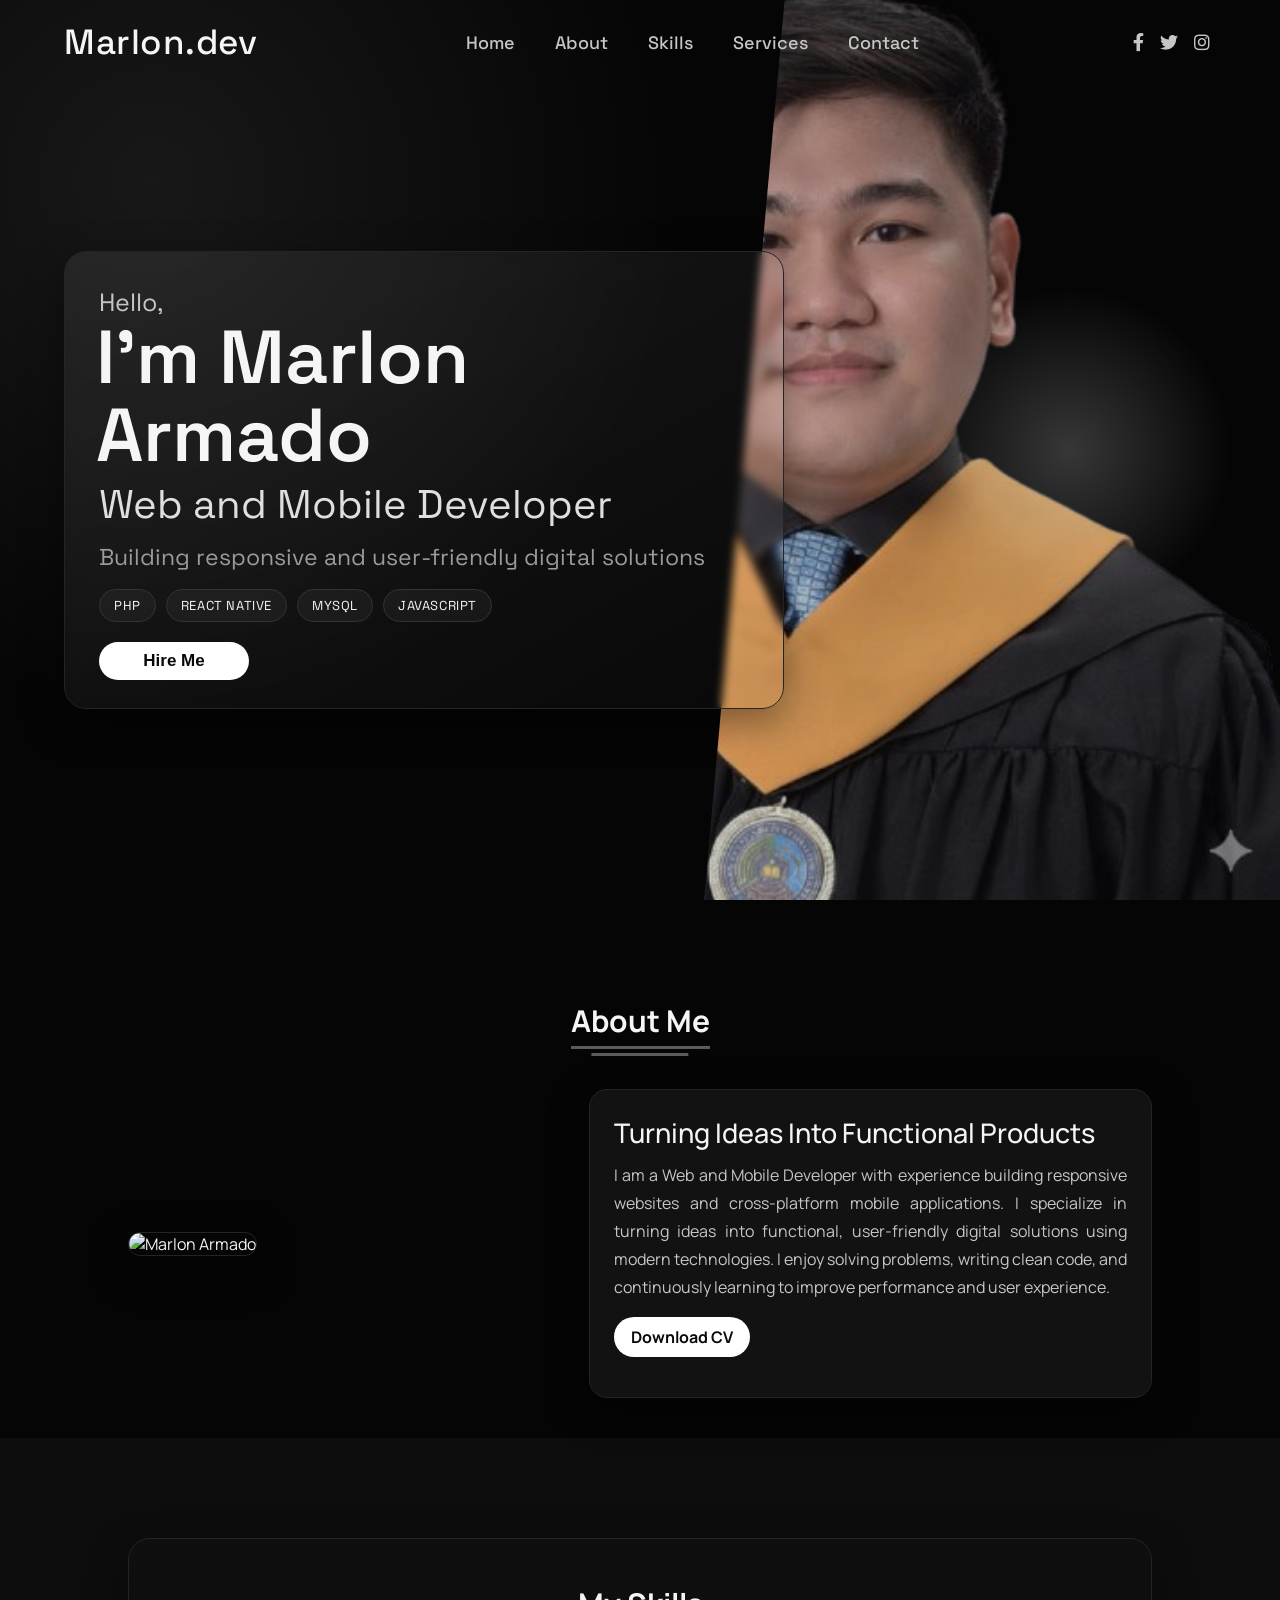
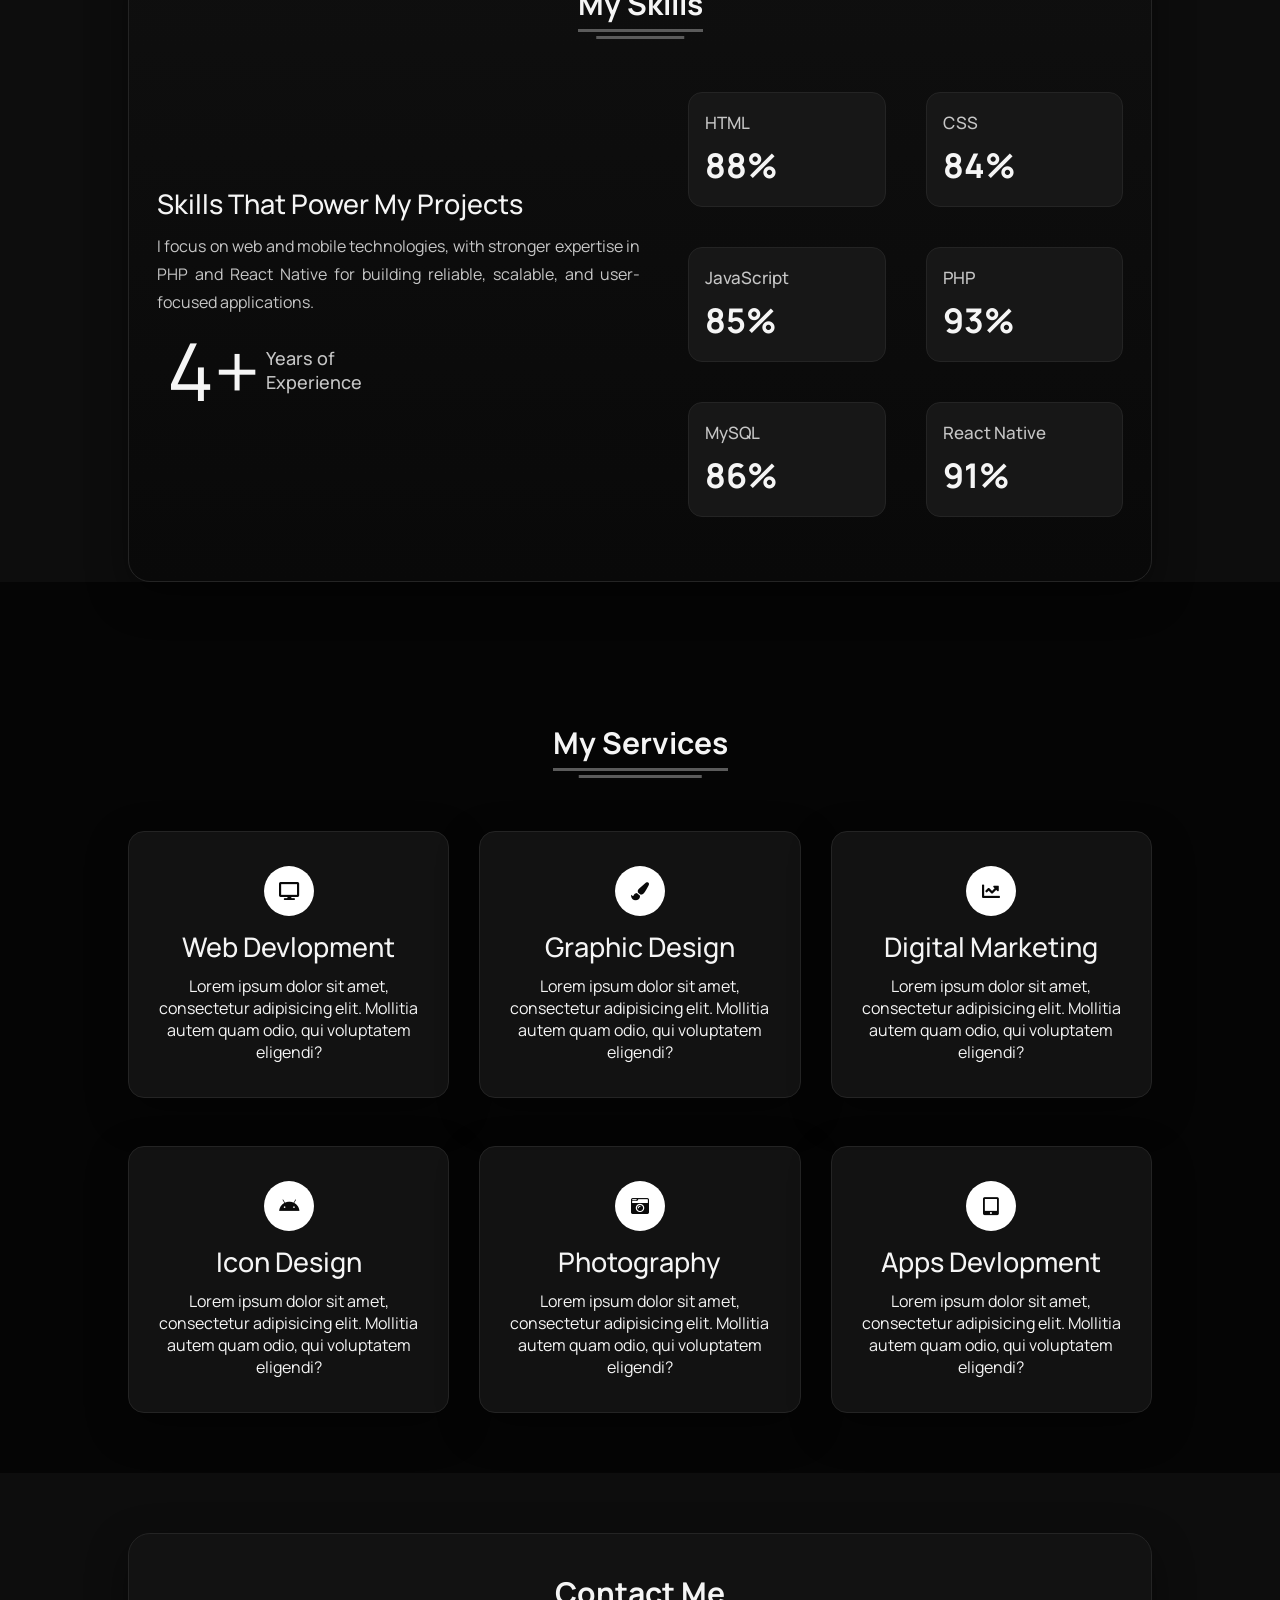
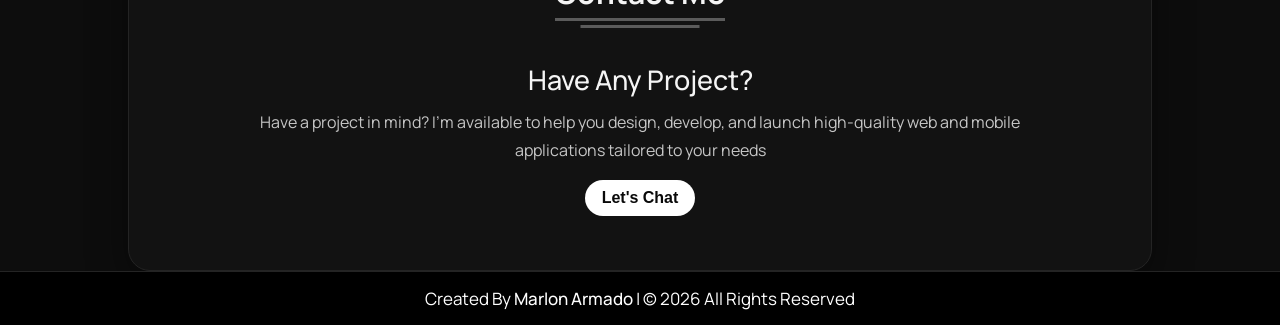
==== index.html @ 5eabb7fc "Add files via upload" ====
<!DOCTYPE html>

<html lang="en" dir="ltr">

<head>
  <meta charset="UTF-8" />
  <title>Marlon Armado | Web and Mobile Developer</title>
  <link rel="stylesheet" href="style.css" />
  <!-- Fontawesome CDN Link -->
  <link rel="stylesheet" href="https://cdnjs.cloudflare.com/ajax/libs/font-awesome/5.15.2/css/all.min.css" />
  <meta name="viewport" content="width=device-width, initial-scale=1.0" />
</head>

<body>
  <!-- Move to up button -->
  <div class="scroll-button">
    <a href="#home"><i class="fas fa-arrow-up"></i></a>
  </div>
  <!-- navgaition menu -->
  <nav>
    <div class="navbar">
      <div class="logo"><a href="#">Marlon.dev</a></div>
      <ul class="menu">
        <li><a href="#home">Home</a></li>
        <li><a href="#about">About</a></li>
        <li><a href="#skills">Skills</a></li>
        <li><a href="#services">Services</a></li>
        <li><a href="#contact">Contact</a></li>
        <div class="cancel-btn">
          <i class="fas fa-times"></i>
        </div>
      </ul>
      <div class="media-icons">
        <a href="#"><i class="fab fa-facebook-f"></i></a>
        <a href="#"><i class="fab fa-twitter"></i></a>
        <a href="#"><i class="fab fa-instagram"></i></a>
      </div>
    </div>
    <div class="menu-btn">
      <i class="fas fa-bars"></i>
    </div>
  </nav>

  <!-- Home Section Start -->
  <section class="home" id="home">
    <div class="home-content">
      <div class="hero-panel reveal">
        <div class="text">
          <div class="text-one">Hello,</div>
          <div class="text-two">I'm Marlon Armado</div>
          <div class="text-three">Web and Mobile Developer</div>
          <div class="text-four">Building responsive and user-friendly digital solutions</div>
          <div class="tech-tags">
            <span>PHP</span>
            <span>React Native</span>
            <span>MySQL</span>
            <span>JavaScript</span>
          </div>
        </div>
        <div class="button">
          <button>Hire Me</button>
        </div>
      </div>
    </div>
  </section>

  <!-- About Section Start -->
  <section class="about" id="about">
    <div class="content">
      <div class="title"><span>About Me</span></div>
      <div class="about-details reveal">
        <div class="left">
          <img src="images/marlon.png" alt="Marlon Armado" />
        </div>
        <div class="right">
          <div class="topic">Turning Ideas Into Functional Products</div>
          <p>
            I am a Web and Mobile Developer with experience building responsive websites and cross-platform mobile
            applications. I specialize in turning ideas into functional, user-friendly digital solutions using modern
            technologies. I enjoy solving problems, writing clean code, and continuously learning to improve
            performance and user experience.
          </p>
          <div class="button">
            <a href="cv.html">Download CV</a>
          </div>
        </div>
      </div>
    </div>
  </section>

  <!-- My Skill Section Start -->
  <!-- Section Tag and Other Div will same where we need to put same CSS -->
  <section class="skills" id="skills">
    <div class="content">
      <div class="title"><span>My Skills</span></div>
      <div class="skills-details reveal">
        <div class="text">
          <div class="topic">Skills That Power My Projects</div>
          <p>
            I focus on web and mobile technologies, with stronger expertise in PHP and React Native for building
            reliable, scalable, and user-focused applications.
          </p>
          <div class="experience">
            <div class="num">4+</div>
            <div class="exp">
              Years of <br />
              Experience
            </div>
          </div>
        </div>
        <div class="boxes">
          <div class="box">
            <div class="topic">HTML</div>
            <div class="per">88%</div>
          </div>
          <div class="box">
            <div class="topic">CSS</div>
            <div class="per">84%</div>
          </div>
          <div class="box">
            <div class="topic">JavaScript</div>
            <div class="per">85%</div>
          </div>
          <div class="box">
            <div class="topic">PHP</div>
            <div class="per">93%</div>
          </div>
          <div class="box">
            <div class="topic">MySQL</div>
            <div class="per">86%</div>
          </div>
          <div class="box">
            <div class="topic">React Native</div>
            <div class="per">91%</div>
          </div>
        </div>
      </div>
    </div>
  </section>

  <!-- My Services Section Start -->
  <section class="services" id="services">
    <div class="content">
      <div class="title"><span>My Services</span></div>
      <div class="boxes reveal">
        <div class="box">
          <div class="icon">
            <i class="fas fa-desktop"></i>
          </div>
          <div class="topic">Web Devlopment</div>
          <p>Lorem ipsum dolor sit amet, consectetur adipisicing elit. Mollitia autem quam odio, qui voluptatem
            eligendi?</p>
        </div>
        <div class="box">
          <div class="icon">
            <i class="fas fa-paint-brush"></i>
          </div>
          <div class="topic">Graphic Design</div>
          <p>Lorem ipsum dolor sit amet, consectetur adipisicing elit. Mollitia autem quam odio, qui voluptatem
            eligendi?</p>
        </div>
        <div class="box">
          <div class="icon">
            <i class="fas fa-chart-line"></i>
          </div>
          <div class="topic">Digital Marketing</div>
          <p>Lorem ipsum dolor sit amet, consectetur adipisicing elit. Mollitia autem quam odio, qui voluptatem
            eligendi?</p>
        </div>
        <div class="box">
          <div class="icon">
            <i class="fab fa-android"></i>
          </div>
          <div class="topic">Icon Design</div>
          <p>Lorem ipsum dolor sit amet, consectetur adipisicing elit. Mollitia autem quam odio, qui voluptatem
            eligendi?</p>
        </div>
        <div class="box">
          <div class="icon">
            <i class="fas fa-camera-retro"></i>
          </div>
          <div class="topic">Photography</div>
          <p>Lorem ipsum dolor sit amet, consectetur adipisicing elit. Mollitia autem quam odio, qui voluptatem
            eligendi?</p>
        </div>
        <div class="box">
          <div class="icon">
            <i class="fas fa-tablet-alt"></i>
          </div>
          <div class="topic">Apps Devlopment</div>
          <p>Lorem ipsum dolor sit amet, consectetur adipisicing elit. Mollitia autem quam odio, qui voluptatem
            eligendi?</p>
        </div>
      </div>
    </div>
  </section>

  <!-- Contact Me section Start -->
  <section class="contact" id="contact">
    <div class="content">
      <div class="title"><span>Contact Me</span></div>
      <div class="text reveal">
        <div class="topic">Have Any Project?</div>
        <p>Have a project in mind? I’m available to help you design, develop, and launch high-quality web and mobile applications tailored to your needs</p>
        <div class="button">
          <button>Let's Chat</button>
        </div>
      </div>
    </div>
  </section>

  <!-- Footer Section Start -->
  <footer>
    <div class="text">
      <span>Created By <a href="#">Marlon Armado</a> | &#169; <span id="current-year"></span> All Rights Reserved</span>
    </div>
  </footer>

  <script src="script.js"></script>
</body>

</html>
---- style.css ----
/* Google Font CDN Link */
@import url('https://fonts.googleapis.com/css2?family=Manrope:wght@400;500;600;700;800&family=Space+Grotesk:wght@500;600;700&display=swap');

:root {
  --bg-main: #050505;
  --bg-surface: #0d0d0d;
  --bg-card: #121212;
  --bg-card-soft: #171717;
  --text-main: #f5f5f5;
  --text-soft: #c6c6c6;
  --text-muted: #9b9b9b;
  --line: #242424;
  --line-strong: #343434;
  --accent: #ffffff;
  --shadow-lg: 0 14px 40px rgba(0, 0, 0, 0.4);
}

* {
  margin: 0;
  padding: 0;
  box-sizing: border-box;
  text-decoration: none;
  scroll-behavior: smooth;
}

body {
  background: var(--bg-main);
  color: var(--text-main);
  font-family: 'Manrope', sans-serif;
}

/* Custom Scroll Bar CSS */
::-webkit-scrollbar {
  width: 10px;
}

::-webkit-scrollbar-track {
  background: #111;
}

::-webkit-scrollbar-thumb {
  background: #2d2d2d;
  border-radius: 12px;
  transition: all 0.3s ease;
}

::-webkit-scrollbar-thumb:hover {
  background: #4a4a4a;
}

/* navbar styling */
nav {
  position: fixed;
  width: 100%;
  padding: 20px 0;
  z-index: 998;
  transition: all 0.3s ease;
  font-family: 'Space Grotesk', sans-serif;
}

nav.sticky {
  background: rgba(0, 0, 0, 0.82);
  padding: 13px 0;
  border-bottom: 1px solid var(--line);
  backdrop-filter: blur(12px);
}

nav .navbar {
  width: 90%;
  display: flex;
  justify-content: space-between;
  align-items: center;
  margin: auto;
}

nav .navbar .logo a {
  font-weight: 500;
  font-size: 35px;
  color: var(--text-main);
  letter-spacing: 0.5px;
}

nav.sticky .navbar .logo a {
  color: var(--text-main);
}

nav .navbar .menu {
  display: flex;
  position: relative;
}

nav .navbar .menu li {
  list-style: none;
  margin: 0 20px;
}

.navbar .menu a {
  font-size: 18px;
  font-weight: 500;
  color: var(--text-soft);
  padding: 6px 0;
  transition: all 0.4s ease;
  position: relative;
}

.navbar .menu a:hover {
  color: var(--accent);
}

.navbar .menu a::after {
  content: "";
  position: absolute;
  left: 0;
  bottom: -6px;
  width: 100%;
  height: 2px;
  background: var(--accent);
  transform: scaleX(0);
  transform-origin: left;
  transition: transform 0.25s ease;
}

.navbar .menu a:hover::after {
  transform: scaleX(1);
}

nav.sticky .menu a {
  color: var(--text-main);
}

nav.sticky .menu a:hover {
  color: var(--accent);
}

.navbar .media-icons a {
  color: var(--text-soft);
  font-size: 18px;
  margin: 0 6px;
  transition: transform 0.25s ease, color 0.25s ease;
}

.navbar .media-icons a:hover {
  color: var(--accent);
  transform: translateY(-2px);
}

nav.sticky .media-icons a {
  color: #FFF;
}

/* Side Navigation Menu Button CSS */
nav .menu-btn,
.navbar .menu .cancel-btn {
  position: absolute;
  color: #fff;
  right: 30px;
  top: 20px;
  font-size: 20px;
  cursor: pointer;
  transition: all 0.3s ease;
  display: none;
}

nav .menu-btn {
  color: #ffffff;
}

nav.sticky .menu-btn {
  color: #fff;
}

.navbar .menu .menu-btn {
  color: #fff;
}

/* home section styling */
.home {
  height: 100vh;
  width: 100%;
  background: radial-gradient(circle at 12% 20%, #181818 0%, var(--bg-main) 40%),
    linear-gradient(120deg, var(--bg-main) 0%, #0a0a0a 60%, #111111 100%);
  background-size: cover;
  background-position: center;
  background-attachment: fixed;
  font-family: 'Space Grotesk', sans-serif;
  position: relative;
  overflow: hidden;
}

.home .home-content {
  width: 90%;
  height: 100%;
  margin: auto;
  display: flex;
  flex-direction: column;
  justify-content: center;
  position: relative;
  z-index: 2;
}

.home .hero-panel {
  width: min(720px, 100%);
  padding: 34px 34px 28px;
  border: 1px solid var(--line);
  border-radius: 22px;
  background: linear-gradient(150deg, rgba(255, 255, 255, 0.08), rgba(255, 255, 255, 0.02));
  backdrop-filter: blur(4px);
  box-shadow: var(--shadow-lg);
}

.home::before {
  content: "";
  position: absolute;
  top: 0;
  right: 0;
  width: 45%;
  height: 100%;
  background: url("Images/marlongrad.png") no-repeat center right;
  background-size: cover;
  clip-path: polygon(14% 0, 100% 0, 100% 100%, 0 100%);
  z-index: 1;
  opacity: 0.85;
}

.home::after {
  content: "";
  position: absolute;
  top: 50%;
  right: 4%;
  width: 320px;
  height: 320px;
  background: radial-gradient(circle, rgba(255, 255, 255, 0.2) 0%, rgba(255, 255, 255, 0) 72%);
  transform: translateY(-50%);
  z-index: 1;
}

.home .text-one {
  font-size: 25px;
  color: var(--text-soft);
}

.home .text-two {
  color: var(--text-main);
  font-size: 75px;
  font-weight: 600;
  margin-left: -3px;
  line-height: 1.04;
}

.home .text-three {
  font-size: 40px;
  margin: 5px 0;
  color: #dfdfdf;
}

.home .text-four {
  font-size: 23px;
  margin: 10px 0 14px;
  color: var(--text-muted);
  max-width: 620px;
  line-height: 1.5;
}

.tech-tags {
  display: flex;
  flex-wrap: wrap;
  gap: 10px;
}

.tech-tags span {
  padding: 7px 14px;
  font-size: 13px;
  letter-spacing: 0.6px;
  text-transform: uppercase;
  border-radius: 999px;
  border: 1px solid var(--line-strong);
  color: var(--text-main);
  background: rgba(255, 255, 255, 0.04);
}

.home .button {
  margin: 20px 0 0;
}

.home .button button {
  outline: none;
  padding: 8px 16px;
  border-radius: 999px;
  font-size: 17px;
  font-weight: 700;
  background: #ffffff;
  color: #090909;
  cursor: pointer;
  border: 1px solid transparent;
  transition: all 0.4s ease;
  min-width: 150px;
}

.home .button button:hover {
  border-color: #ffffff;
  background-color: transparent;
  color: #ffffff;
  transform: translateY(-2px);
}

/* About Section Styling */
/* Those Elements Where We Have Apply Same CSS,
 I'm Selecting Directly 'Section Tag' and 'Class'  */
section {
  padding-top: 60px;
}

section .content {
  width: 80%;
  margin: 40px auto;
  font-family: 'Manrope', sans-serif;
}

.about .about-details {
  display: flex;
  justify-content: space-between;
  align-items: center;
}

section .title {
  display: flex;
  justify-content: center;
  margin-bottom: 40px;
}

section .title span {
  color: var(--text-main);
  font-size: 30px;
  font-weight: 700;
  position: relative;
  padding-bottom: 8px;
}

section .title span::before,
section .title span::after {
  content: '';
  position: absolute;
  height: 3px;
  width: 100%;
  background: #5b5b5b;
  left: 0;
  bottom: 0;
}

section .title span::after {
  bottom: -7px;
  width: 70%;
  left: 50%;
  transform: translateX(-50%);
}

.about .about-details .left {
  width: 45%;
}

.about .left img {
  height: 400px;
  width: 400px;
  object-fit: cover;
  border-radius: 18px;
  border: 1px solid var(--line);
  box-shadow: var(--shadow-lg);
}

.about-details .right {
  width: 55%;
  background: var(--bg-card);
  border: 1px solid var(--line);
  border-radius: 18px;
  padding: 24px;
  box-shadow: var(--shadow-lg);
}

section .topic {
  color: var(--text-main);
  font-size: 27px;
  font-weight: 500;
  margin-bottom: 10px;
}

.about-details .right p {
  text-align: justify;
  color: var(--text-soft);
  line-height: 1.75;
}

section .button {
  margin: 16px 0;
}

section .button button,
section .button a {
  outline: none;
  padding: 8px 16px;
  border-radius: 999px;
  font-size: 16px;
  font-weight: 700;
  background: #ffffff;
  color: #090909;
  border: 1px solid transparent;
  cursor: pointer;
  transition: all 0.4s ease;
  display: inline-block;
}

section .button button:hover,
section .button a:hover {
  border-color: #ffffff;
  background-color: transparent;
  color: #ffffff;
  transform: translateY(-2px);
}

/* My Skills CSS */
.skills {
  background: var(--bg-surface);
}

.skills .content {
  padding: 44px 28px;
  background: linear-gradient(180deg, #0f0f0f, #090909);
  border: 1px solid var(--line);
  border-radius: 22px;
  box-shadow: var(--shadow-lg);
}

.skills .skills-details {
  display: flex;
  justify-content: space-between;
  align-items: center;
}

.skills-details .text {
  width: 50%;
}

.skills-details p {
  color: var(--text-soft);
  text-align: justify;
  line-height: 1.75;
}

.skills .skills-details .experience {
  display: flex;
  align-items: center;
  margin: 0 10px;
}

.skills-details .experience .num {
  color: var(--text-main);
  font-size: 80px;
}

.skills-details .experience .exp {
  color: var(--text-soft);
  margin-left: 20px;
  font-size: 18px;
  font-weight: 500;
  margin: 0 6px;
}

.skills-details .boxes {
  width: 45%;
  display: flex;
  flex-wrap: wrap;
  justify-content: space-between;
}

.skills-details .box {
  width: calc(100% / 2 - 20px);
  margin: 20px 0;
  background: var(--bg-card-soft);
  border: 1px solid var(--line);
  border-radius: 14px;
  padding: 18px 16px;
  transition: transform 0.25s ease, border-color 0.25s ease;
}

.skills-details .box:hover {
  transform: translateY(-3px);
  border-color: #505050;
}

.skills-details .boxes .topic {
  font-size: 17px;
  color: var(--text-soft);
  margin-bottom: 8px;
}

.skills-details .boxes .per {
  font-size: 34px;
  font-weight: 700;
  color: var(--text-main);
}

/* My Services CSS */
.services .boxes {
  display: flex;
  flex-wrap: wrap;
  justify-content: space-between;
  gap: 8px;
}

.services .boxes .box {
  margin: 20px 0;
  width: calc(100% / 3 - 20px);
  text-align: center;
  border-radius: 16px;
  padding: 34px 18px;
  background: var(--bg-card);
  border: 1px solid var(--line);
  box-shadow: var(--shadow-lg);
  cursor: default;
  transition: all 0.4s ease;
}

.services .boxes .box:hover {
  background: #191919;
  color: #fff;
  transform: translateY(-6px);
  border-color: #4e4e4e;
}

.services .boxes .box .icon {
  height: 50px;
  width: 50px;
  background: #ffffff;
  border-radius: 50%;
  text-align: center;
  line-height: 50px;
  font-size: 18px;
  color: #090909;
  margin: 0 auto 12px auto;
  transition: all 0.4s ease;
}

.boxes .box:hover .icon {
  background-color: #d4d4d4;
  color: #000;
}

.services .boxes .box:hover .topic,
.services .boxes .box:hover p {
  color: #ffffff;
  transition: all 0.4s ease;
}

.services .boxes .box:hover .topic,
.services .boxes .box:hover p {
  color: #fff;
}

/* Contact Me CSS */
.contact {
  background: var(--bg-surface);
}

.contact .content {
  margin: 0 auto;
  padding: 38px 26px;
  border: 1px solid var(--line);
  border-radius: 22px;
  background: var(--bg-card);
  box-shadow: var(--shadow-lg);
}

.contact .text {
  width: 80%;
  text-align: center;
  margin: auto;
}

.contact .text p {
  color: var(--text-soft);
  line-height: 1.75;
}

/* Footer CSS */
footer {
  background: #000;
  padding: 15px 0;
  text-align: center;
  font-family: 'Manrope', sans-serif;
  border-top: 1px solid var(--line);
}

footer .text span {
  font-size: 17px;
  font-weight: 400;
  color: #fff;
}

footer .text span a {
  font-weight: 500;
  color: #FFF;
}

footer .text span a:hover {
  text-decoration: underline;
}

/* Scroll TO Top Button CSS */
.scroll-button a {
  position: fixed;
  bottom: 20px;
  right: 20px;
  color: #fff;
  background: #1c1c1c;
  padding: 7px 12px;
  ;
  font-size: 18px;
  border-radius: 6px;
  border: 1px solid #343434;
  box-shadow: 0 10px 20px rgba(0, 0, 0, 0.35);
  display: none;
}

.reveal {
  opacity: 0;
  transform: translateY(20px);
  transition: opacity 0.6s ease, transform 0.6s ease;
}

.reveal.in-view {
  opacity: 1;
  transform: translateY(0);
}

/* Responsive Media Query */
@media (max-width: 1190px) {
  section .content {
    width: 85%;
  }
}

@media (max-width: 1000px) {
  .about .about-details {
    justify-content: center;
    flex-direction: column;
  }

  .about .about-details .left {
    display: flex;
    justify-content: center;
    width: 100%;
  }

  .about-details .right {
    width: 90%;
    margin: 40px 0;
  }

  .services .boxes .box {
    margin: 20px 0;
    width: calc(100% / 2 - 20px);
  }
}

@media (max-width: 900px) {
  .about .left img {
    height: 350px;
    width: 350px;
  }
}

@media (max-width: 750px) {
  nav .navbar {
    width: 90%;
  }

  nav .navbar .menu {
    position: fixed;
    left: -100%;
    top: 0;
    background: #050505;
    height: 100vh;
    max-width: 400px;
    width: 100%;
    padding-top: 60px;
    flex-direction: column;
    align-items: center;
    transition: all 0.5s ease;
  }

  .navbar.active .menu {
    left: 0;
  }

  nav .navbar .menu a {
    font-size: 23px;
    display: block;
    color: #fff;
    margin: 15px 0;
  }

  nav.sticky .menu a:hover {
    color: #ffffff;
  }

  nav .navbar .media-icons {
    display: none;
  }

  nav .menu-btn,
  .navbar .menu .cancel-btn {
    display: block;
  }

  .home .text-two {
    font-size: 65px;
  }

  .home .text-three {
    font-size: 35px;
  }

  .home .hero-panel {
    padding: 24px 20px;
  }

  .tech-tags span {
    font-size: 12px;
  }

  .home::before,
  .home::after {
    display: none;
  }

  .skills .skills-details {
    align-items: center;
    justify-content: center;
    flex-direction: column;
  }

  .skills-details .text {
    width: 100%;
    margin-bottom: 50px;
  }

  .skills-details .boxes {
    justify-content: center;
    align-items: center;
    width: 100%;
  }

  .services .boxes .box {
    margin: 20px 0;
    width: 100%;
  }

  .contact .text {
    width: 100%;
  }
}

@media (max-width: 500px) {
  .home .text-two {
    font-size: 50px;
  }

  .home .text-three {
    font-size: 29px;
  }

  .skills-details .boxes .per {
    font-size: 50px;
    color: #f1f1f1;
  }
}
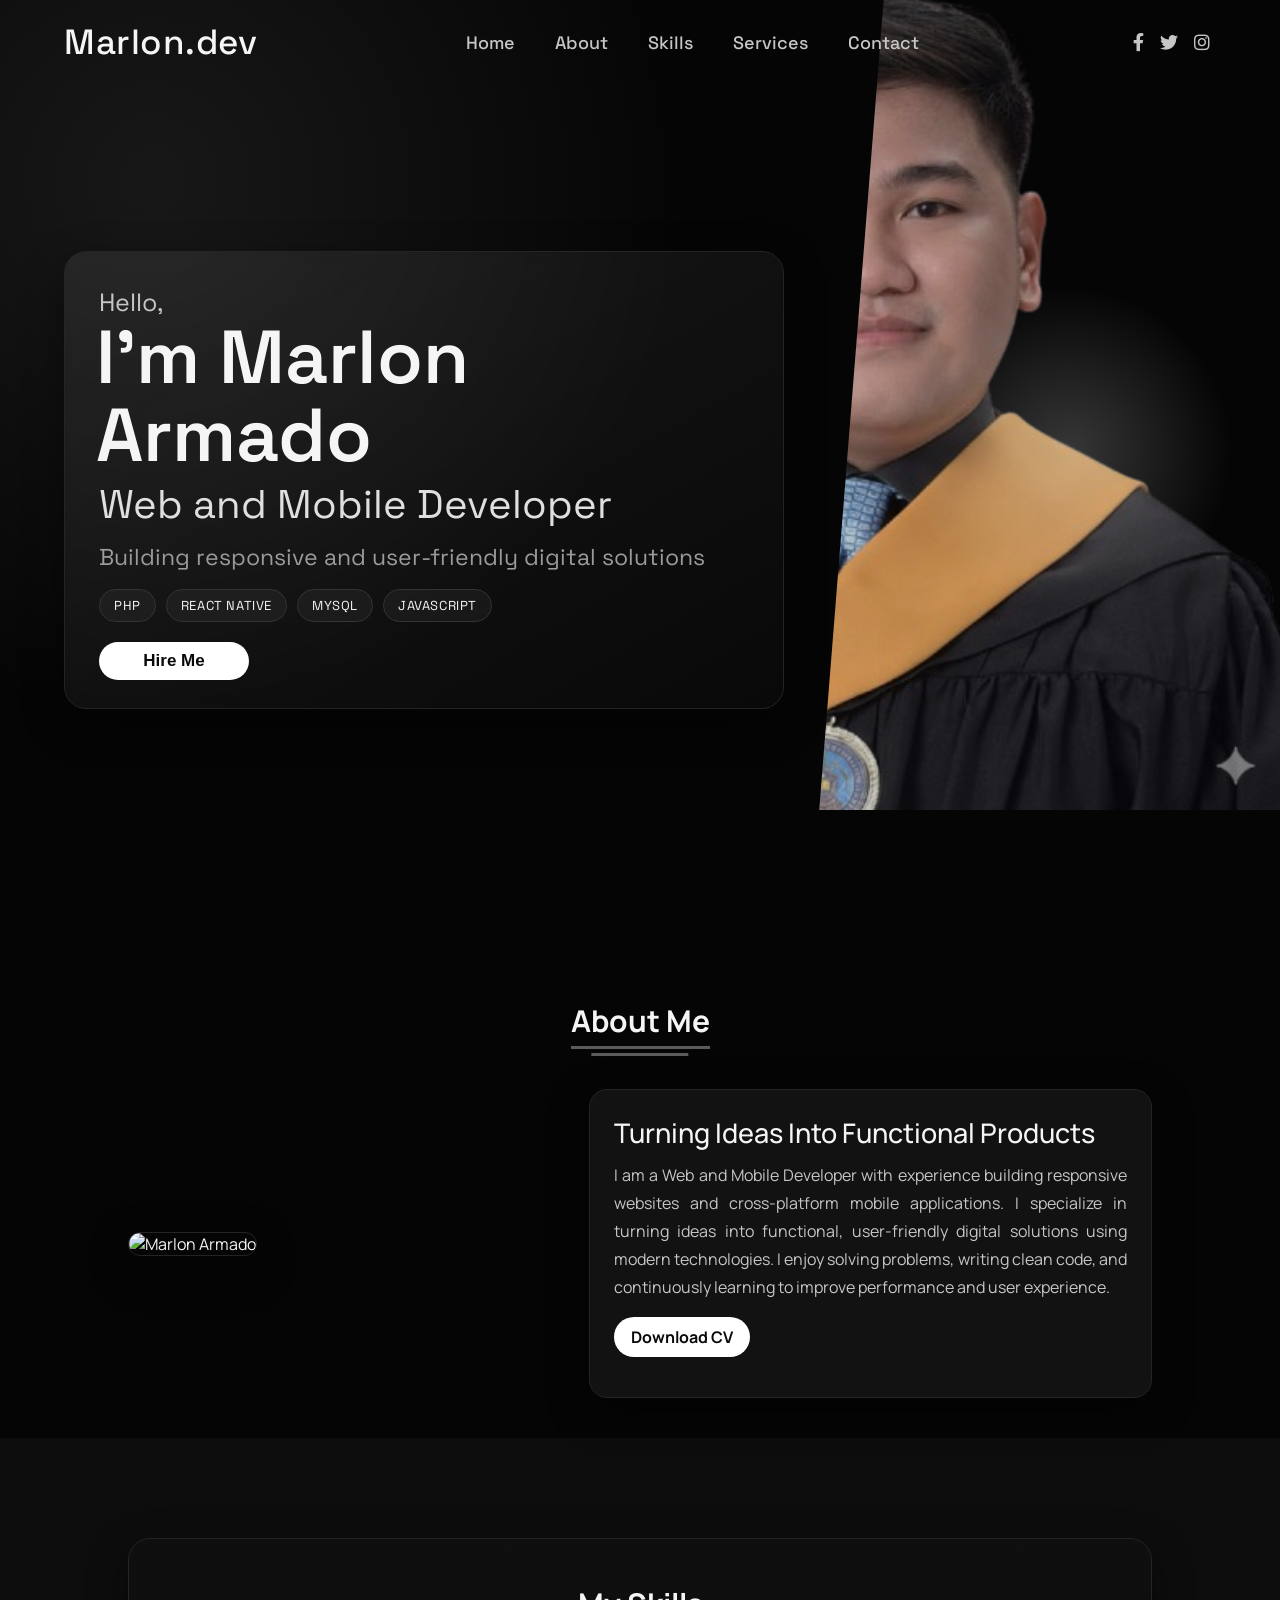
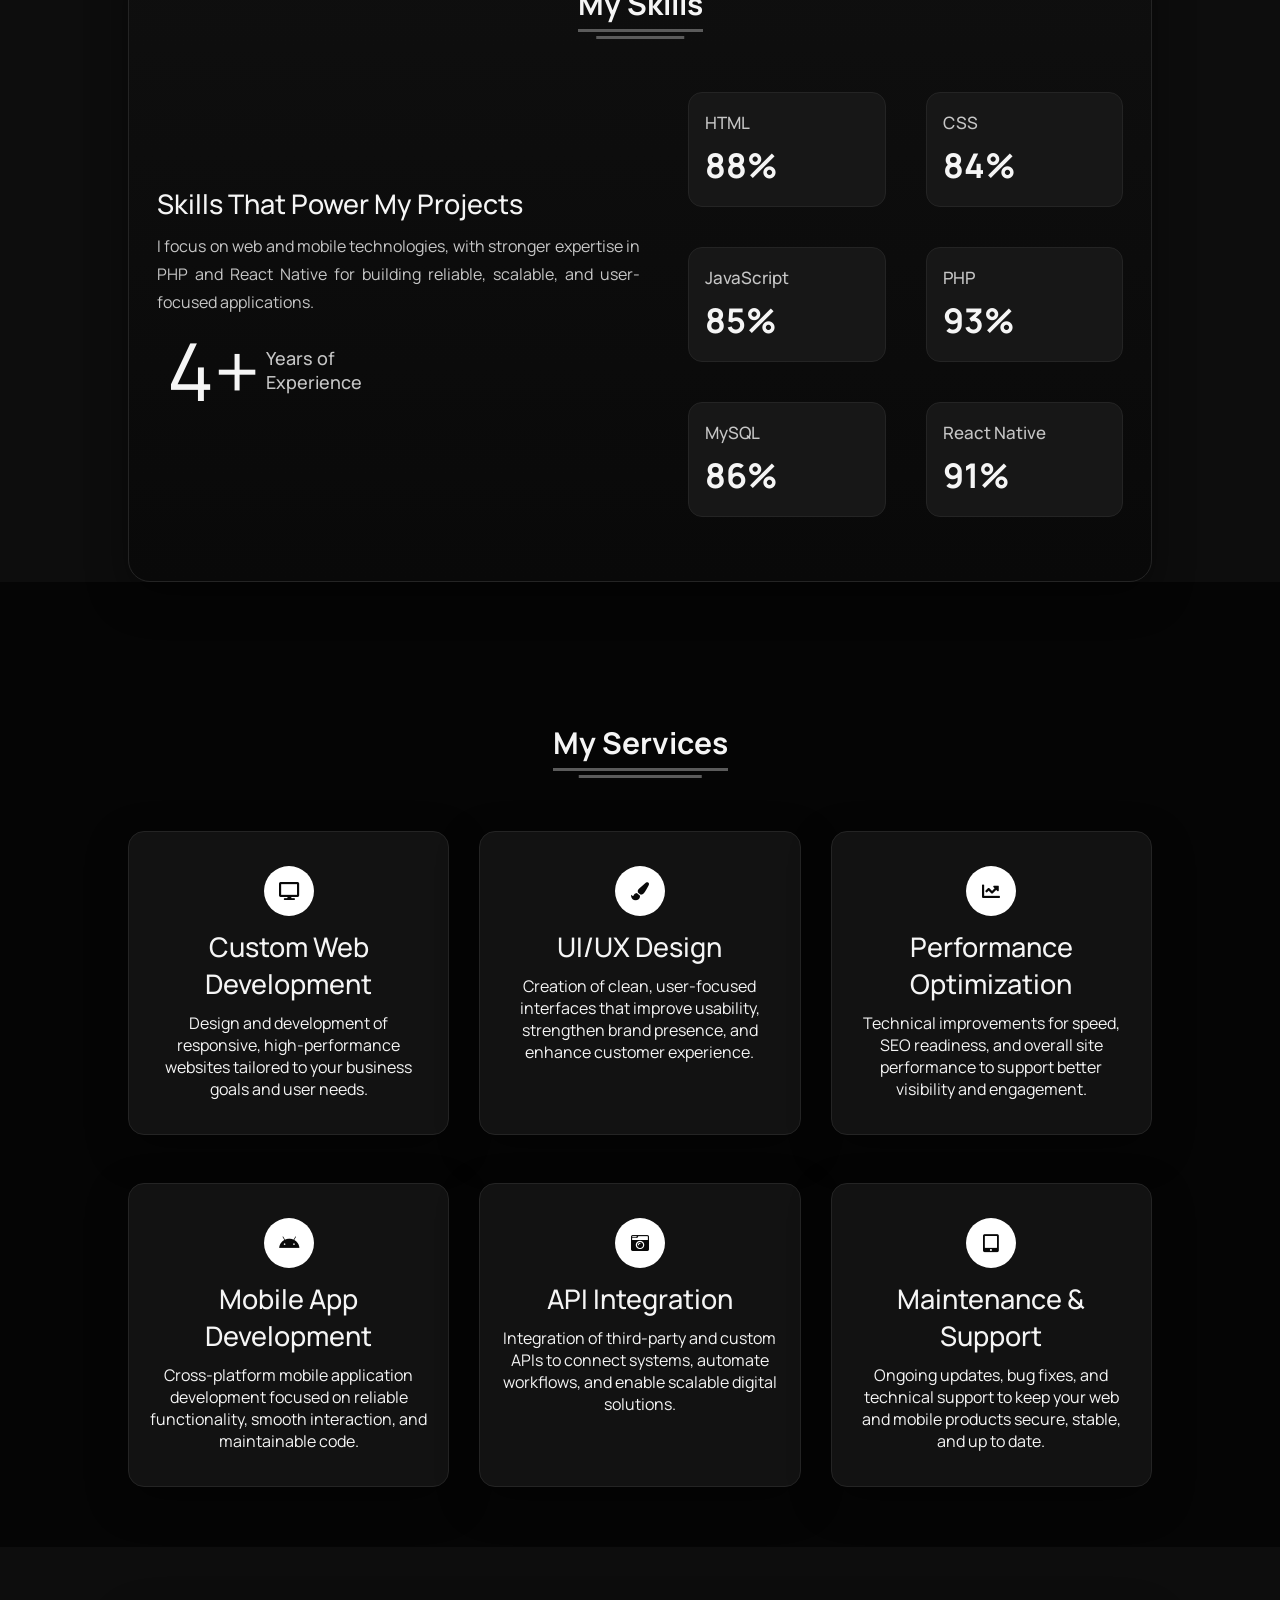
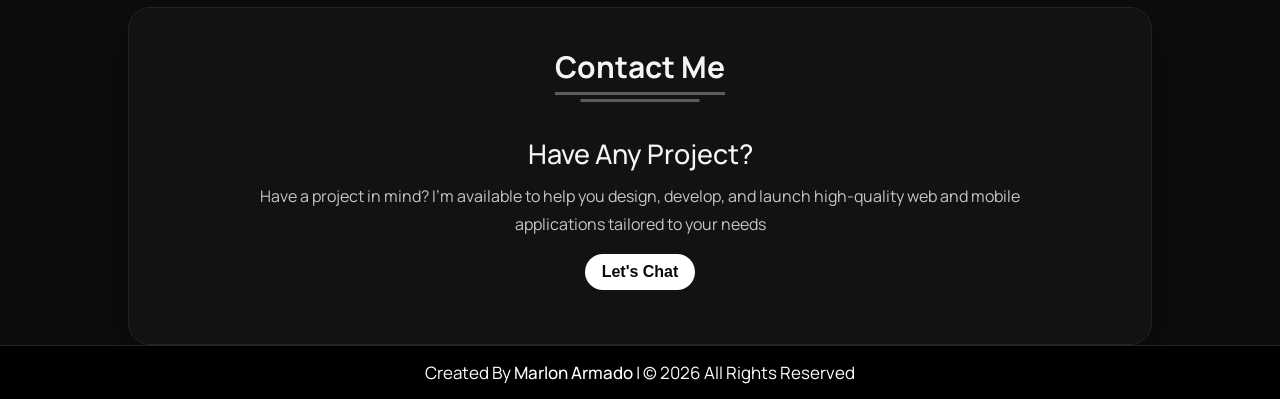
==== commit 05c06bf3: "Update index.html" ====
--- a/index.html
+++ b/index.html
@@ -147,49 +147,49 @@
           <div class="icon">
             <i class="fas fa-desktop"></i>
           </div>
-          <div class="topic">Web Devlopment</div>
-          <p>Lorem ipsum dolor sit amet, consectetur adipisicing elit. Mollitia autem quam odio, qui voluptatem
-            eligendi?</p>
+          <div class="topic">Custom Web Development</div>
+          <p>Design and development of responsive, high-performance websites tailored to your business goals and user
+            needs.</p>
         </div>
         <div class="box">
           <div class="icon">
             <i class="fas fa-paint-brush"></i>
           </div>
-          <div class="topic">Graphic Design</div>
-          <p>Lorem ipsum dolor sit amet, consectetur adipisicing elit. Mollitia autem quam odio, qui voluptatem
-            eligendi?</p>
+          <div class="topic">UI/UX Design</div>
+          <p>Creation of clean, user-focused interfaces that improve usability, strengthen brand presence, and enhance
+            customer experience.</p>
         </div>
         <div class="box">
           <div class="icon">
             <i class="fas fa-chart-line"></i>
           </div>
-          <div class="topic">Digital Marketing</div>
-          <p>Lorem ipsum dolor sit amet, consectetur adipisicing elit. Mollitia autem quam odio, qui voluptatem
-            eligendi?</p>
+          <div class="topic">Performance Optimization</div>
+          <p>Technical improvements for speed, SEO readiness, and overall site performance to support better visibility
+            and engagement.</p>
         </div>
         <div class="box">
           <div class="icon">
             <i class="fab fa-android"></i>
           </div>
-          <div class="topic">Icon Design</div>
-          <p>Lorem ipsum dolor sit amet, consectetur adipisicing elit. Mollitia autem quam odio, qui voluptatem
-            eligendi?</p>
+          <div class="topic">Mobile App Development</div>
+          <p>Cross-platform mobile application development focused on reliable functionality, smooth interaction, and
+            maintainable code.</p>
         </div>
         <div class="box">
           <div class="icon">
             <i class="fas fa-camera-retro"></i>
           </div>
-          <div class="topic">Photography</div>
-          <p>Lorem ipsum dolor sit amet, consectetur adipisicing elit. Mollitia autem quam odio, qui voluptatem
-            eligendi?</p>
+          <div class="topic">API Integration</div>
+          <p>Integration of third-party and custom APIs to connect systems, automate workflows, and enable scalable
+            digital solutions.</p>
         </div>
         <div class="box">
           <div class="icon">
             <i class="fas fa-tablet-alt"></i>
           </div>
-          <div class="topic">Apps Devlopment</div>
-          <p>Lorem ipsum dolor sit amet, consectetur adipisicing elit. Mollitia autem quam odio, qui voluptatem
-            eligendi?</p>
+          <div class="topic">Maintenance &amp; Support</div>
+          <p>Ongoing updates, bug fixes, and technical support to keep your web and mobile products secure, stable,
+            and up to date.</p>
         </div>
       </div>
     </div>
--- a/style.css
+++ b/style.css
@@ -1,69 +1,69 @@
-/* Google Font CDN Link */
-@import url('https://fonts.googleapis.com/css2?family=Manrope:wght@400;500;600;700;800&family=Space+Grotesk:wght@500;600;700&display=swap');
-
-:root {
-  --bg-main: #050505;
-  --bg-surface: #0d0d0d;
-  --bg-card: #121212;
-  --bg-card-soft: #171717;
-  --text-main: #f5f5f5;
-  --text-soft: #c6c6c6;
-  --text-muted: #9b9b9b;
-  --line: #242424;
-  --line-strong: #343434;
-  --accent: #ffffff;
-  --shadow-lg: 0 14px 40px rgba(0, 0, 0, 0.4);
-}
-
-* {
-  margin: 0;
-  padding: 0;
-  box-sizing: border-box;
-  text-decoration: none;
-  scroll-behavior: smooth;
-}
-
-body {
-  background: var(--bg-main);
-  color: var(--text-main);
-  font-family: 'Manrope', sans-serif;
-}
+/* Google Font CDN Link */
+@import url('https://fonts.googleapis.com/css2?family=Manrope:wght@400;500;600;700;800&family=Space+Grotesk:wght@500;600;700&display=swap');
+
+:root {
+  --bg-main: #050505;
+  --bg-surface: #0d0d0d;
+  --bg-card: #121212;
+  --bg-card-soft: #171717;
+  --text-main: #f5f5f5;
+  --text-soft: #c6c6c6;
+  --text-muted: #9b9b9b;
+  --line: #242424;
+  --line-strong: #343434;
+  --accent: #ffffff;
+  --shadow-lg: 0 14px 40px rgba(0, 0, 0, 0.4);
+}
+
+* {
+  margin: 0;
+  padding: 0;
+  box-sizing: border-box;
+  text-decoration: none;
+  scroll-behavior: smooth;
+}
+
+body {
+  background: var(--bg-main);
+  color: var(--text-main);
+  font-family: 'Manrope', sans-serif;
+}
 
 /* Custom Scroll Bar CSS */
 ::-webkit-scrollbar {
   width: 10px;
 }
 
-::-webkit-scrollbar-track {
-  background: #111;
-}
-
-::-webkit-scrollbar-thumb {
-  background: #2d2d2d;
-  border-radius: 12px;
-  transition: all 0.3s ease;
-}
-
-::-webkit-scrollbar-thumb:hover {
-  background: #4a4a4a;
-}
+::-webkit-scrollbar-track {
+  background: #111;
+}
+
+::-webkit-scrollbar-thumb {
+  background: #2d2d2d;
+  border-radius: 12px;
+  transition: all 0.3s ease;
+}
+
+::-webkit-scrollbar-thumb:hover {
+  background: #4a4a4a;
+}
 
 /* navbar styling */
-nav {
+nav {
   position: fixed;
   width: 100%;
   padding: 20px 0;
   z-index: 998;
   transition: all 0.3s ease;
-  font-family: 'Space Grotesk', sans-serif;
-}
-
-nav.sticky {
-  background: rgba(0, 0, 0, 0.82);
-  padding: 13px 0;
-  border-bottom: 1px solid var(--line);
-  backdrop-filter: blur(12px);
-}
+  font-family: 'Space Grotesk', sans-serif;
+}
+
+nav.sticky {
+  background: rgba(0, 0, 0, 0.82);
+  padding: 13px 0;
+  border-bottom: 1px solid var(--line);
+  backdrop-filter: blur(12px);
+}
 
 nav .navbar {
   width: 90%;
@@ -73,16 +73,16 @@
   margin: auto;
 }
 
-nav .navbar .logo a {
-  font-weight: 500;
-  font-size: 35px;
-  color: var(--text-main);
-  letter-spacing: 0.5px;
-}
-
-nav.sticky .navbar .logo a {
-  color: var(--text-main);
-}
+nav .navbar .logo a {
+  font-weight: 500;
+  font-size: 35px;
+  color: var(--text-main);
+  letter-spacing: 0.5px;
+}
+
+nav.sticky .navbar .logo a {
+  color: var(--text-main);
+}
 
 nav .navbar .menu {
   display: flex;
@@ -94,55 +94,55 @@
   margin: 0 20px;
 }
 
-.navbar .menu a {
-  font-size: 18px;
-  font-weight: 500;
-  color: var(--text-soft);
-  padding: 6px 0;
-  transition: all 0.4s ease;
-  position: relative;
-}
-
-.navbar .menu a:hover {
-  color: var(--accent);
-}
-
-.navbar .menu a::after {
-  content: "";
-  position: absolute;
-  left: 0;
-  bottom: -6px;
-  width: 100%;
-  height: 2px;
-  background: var(--accent);
-  transform: scaleX(0);
-  transform-origin: left;
-  transition: transform 0.25s ease;
-}
-
-.navbar .menu a:hover::after {
-  transform: scaleX(1);
-}
-
-nav.sticky .menu a {
-  color: var(--text-main);
-}
-
-nav.sticky .menu a:hover {
-  color: var(--accent);
-}
-
-.navbar .media-icons a {
-  color: var(--text-soft);
-  font-size: 18px;
-  margin: 0 6px;
-  transition: transform 0.25s ease, color 0.25s ease;
-}
-
-.navbar .media-icons a:hover {
-  color: var(--accent);
-  transform: translateY(-2px);
-}
+.navbar .menu a {
+  font-size: 18px;
+  font-weight: 500;
+  color: var(--text-soft);
+  padding: 6px 0;
+  transition: all 0.4s ease;
+  position: relative;
+}
+
+.navbar .menu a:hover {
+  color: var(--accent);
+}
+
+.navbar .menu a::after {
+  content: "";
+  position: absolute;
+  left: 0;
+  bottom: -6px;
+  width: 100%;
+  height: 2px;
+  background: var(--accent);
+  transform: scaleX(0);
+  transform-origin: left;
+  transition: transform 0.25s ease;
+}
+
+.navbar .menu a:hover::after {
+  transform: scaleX(1);
+}
+
+nav.sticky .menu a {
+  color: var(--text-main);
+}
+
+nav.sticky .menu a:hover {
+  color: var(--accent);
+}
+
+.navbar .media-icons a {
+  color: var(--text-soft);
+  font-size: 18px;
+  margin: 0 6px;
+  transition: transform 0.25s ease, color 0.25s ease;
+}
+
+.navbar .media-icons a:hover {
+  color: var(--accent);
+  transform: translateY(-2px);
+}
 
 nav.sticky .media-icons a {
   color: #FFF;
@@ -161,160 +161,160 @@
   display: none;
 }
 
-nav .menu-btn {
-  color: #ffffff;
-}
-
-nav.sticky .menu-btn {
-  color: #fff;
-}
+nav .menu-btn {
+  color: #ffffff;
+}
+
+nav.sticky .menu-btn {
+  color: #fff;
+}
 
 .navbar .menu .menu-btn {
   color: #fff;
 }
 
 /* home section styling */
-.home {
-  height: 100vh;
-  width: 100%;
-  background: radial-gradient(circle at 12% 20%, #181818 0%, var(--bg-main) 40%),
-    linear-gradient(120deg, var(--bg-main) 0%, #0a0a0a 60%, #111111 100%);
-  background-size: cover;
-  background-position: center;
-  background-attachment: fixed;
-  font-family: 'Space Grotesk', sans-serif;
-  position: relative;
-  overflow: hidden;
-}
-
-.home .home-content {
-  width: 90%;
-  height: 100%;
+.home {
+  height: 100vh;
+  width: 100%;
+  background: radial-gradient(circle at 12% 20%, #181818 0%, var(--bg-main) 40%),
+    linear-gradient(120deg, var(--bg-main) 0%, #0a0a0a 60%, #111111 100%);
+  background-size: cover;
+  background-position: center;
+  background-attachment: fixed;
+  font-family: 'Space Grotesk', sans-serif;
+  position: relative;
+  overflow: hidden;
+}
+
+.home .home-content {
+  width: 90%;
+  height: 100%;
   margin: auto;
   display: flex;
   flex-direction: column;
-  justify-content: center;
-  position: relative;
-  z-index: 2;
-}
-
-.home .hero-panel {
-  width: min(720px, 100%);
-  padding: 34px 34px 28px;
-  border: 1px solid var(--line);
-  border-radius: 22px;
-  background: linear-gradient(150deg, rgba(255, 255, 255, 0.08), rgba(255, 255, 255, 0.02));
-  backdrop-filter: blur(4px);
-  box-shadow: var(--shadow-lg);
-}
-
-.home::before {
-  content: "";
-  position: absolute;
-  top: 0;
-  right: 0;
-  width: 45%;
-  height: 100%;
-  background: url("Images/marlongrad.png") no-repeat center right;
-  background-size: cover;
-  clip-path: polygon(14% 0, 100% 0, 100% 100%, 0 100%);
-  z-index: 1;
-  opacity: 0.85;
-}
-
-.home::after {
-  content: "";
-  position: absolute;
-  top: 50%;
-  right: 4%;
-  width: 320px;
-  height: 320px;
-  background: radial-gradient(circle, rgba(255, 255, 255, 0.2) 0%, rgba(255, 255, 255, 0) 72%);
-  transform: translateY(-50%);
-  z-index: 1;
-}
-
-.home .text-one {
-  font-size: 25px;
-  color: var(--text-soft);
-}
-
-.home .text-two {
-  color: var(--text-main);
-  font-size: 75px;
-  font-weight: 600;
-  margin-left: -3px;
-  line-height: 1.04;
-}
-
-.home .text-three {
-  font-size: 40px;
-  margin: 5px 0;
-  color: #dfdfdf;
-}
-
-.home .text-four {
-  font-size: 23px;
-  margin: 10px 0 14px;
-  color: var(--text-muted);
-  max-width: 620px;
-  line-height: 1.5;
-}
-
-.tech-tags {
-  display: flex;
-  flex-wrap: wrap;
-  gap: 10px;
-}
-
-.tech-tags span {
-  padding: 7px 14px;
-  font-size: 13px;
-  letter-spacing: 0.6px;
-  text-transform: uppercase;
-  border-radius: 999px;
-  border: 1px solid var(--line-strong);
-  color: var(--text-main);
-  background: rgba(255, 255, 255, 0.04);
-}
-
-.home .button {
-  margin: 20px 0 0;
-}
-
-.home .button button {
+  justify-content: center;
+  position: relative;
+  z-index: 2;
+}
+
+.home .hero-panel {
+  width: min(720px, 100%);
+  padding: 34px 34px 28px;
+  border: 1px solid var(--line);
+  border-radius: 22px;
+  background: linear-gradient(150deg, rgba(255, 255, 255, 0.08), rgba(255, 255, 255, 0.02));
+  backdrop-filter: blur(4px);
+  box-shadow: var(--shadow-lg);
+}
+
+.home::before {
+  content: "";
+  position: absolute;
+  top: 0;
+  right: 0;
+  width: 36%;
+  height: 90%;
+  background: url("Images/marlongrad.png") no-repeat center right;
+  background-size: cover;
+  clip-path: polygon(14% 0, 100% 0, 100% 100%, 0 100%);
+  z-index: 1;
+  opacity: 0.85;
+}
+
+.home::after {
+  content: "";
+  position: absolute;
+  top: 50%;
+  right: 4%;
+  width: 320px;
+  height: 320px;
+  background: radial-gradient(circle, rgba(255, 255, 255, 0.2) 0%, rgba(255, 255, 255, 0) 72%);
+  transform: translateY(-50%);
+  z-index: 1;
+}
+
+.home .text-one {
+  font-size: 25px;
+  color: var(--text-soft);
+}
+
+.home .text-two {
+  color: var(--text-main);
+  font-size: 75px;
+  font-weight: 600;
+  margin-left: -3px;
+  line-height: 1.04;
+}
+
+.home .text-three {
+  font-size: 40px;
+  margin: 5px 0;
+  color: #dfdfdf;
+}
+
+.home .text-four {
+  font-size: 23px;
+  margin: 10px 0 14px;
+  color: var(--text-muted);
+  max-width: 620px;
+  line-height: 1.5;
+}
+
+.tech-tags {
+  display: flex;
+  flex-wrap: wrap;
+  gap: 10px;
+}
+
+.tech-tags span {
+  padding: 7px 14px;
+  font-size: 13px;
+  letter-spacing: 0.6px;
+  text-transform: uppercase;
+  border-radius: 999px;
+  border: 1px solid var(--line-strong);
+  color: var(--text-main);
+  background: rgba(255, 255, 255, 0.04);
+}
+
+.home .button {
+  margin: 20px 0 0;
+}
+
+.home .button button {
   outline: none;
   padding: 8px 16px;
-  border-radius: 999px;
-  font-size: 17px;
-  font-weight: 700;
-  background: #ffffff;
-  color: #090909;
-  cursor: pointer;
-  border: 1px solid transparent;
-  transition: all 0.4s ease;
-  min-width: 150px;
-}
-
-.home .button button:hover {
-  border-color: #ffffff;
-  background-color: transparent;
-  color: #ffffff;
-  transform: translateY(-2px);
-}
+  border-radius: 999px;
+  font-size: 17px;
+  font-weight: 700;
+  background: #ffffff;
+  color: #090909;
+  cursor: pointer;
+  border: 1px solid transparent;
+  transition: all 0.4s ease;
+  min-width: 150px;
+}
+
+.home .button button:hover {
+  border-color: #ffffff;
+  background-color: transparent;
+  color: #ffffff;
+  transform: translateY(-2px);
+}
 
 /* About Section Styling */
 /* Those Elements Where We Have Apply Same CSS,
  I'm Selecting Directly 'Section Tag' and 'Class'  */
-section {
-  padding-top: 60px;
-}
-
-section .content {
-  width: 80%;
-  margin: 40px auto;
-  font-family: 'Manrope', sans-serif;
-}
+section {
+  padding-top: 60px;
+}
+
+section .content {
+  width: 80%;
+  margin: 40px auto;
+  font-family: 'Manrope', sans-serif;
+}
 
 .about .about-details {
   display: flex;
@@ -328,21 +328,21 @@
   margin-bottom: 40px;
 }
 
-section .title span {
-  color: var(--text-main);
-  font-size: 30px;
-  font-weight: 700;
+section .title span {
+  color: var(--text-main);
+  font-size: 30px;
+  font-weight: 700;
   position: relative;
   padding-bottom: 8px;
 }
 
-section .title span::before,
-section .title span::after {
+section .title span::before,
+section .title span::after {
   content: '';
   position: absolute;
   height: 3px;
   width: 100%;
-  background: #5b5b5b;
+  background: #5b5b5b;
   left: 0;
   bottom: 0;
 }
@@ -358,76 +358,76 @@
   width: 45%;
 }
 
-.about .left img {
-  height: 400px;
-  width: 400px;
-  object-fit: cover;
-  border-radius: 18px;
-  border: 1px solid var(--line);
-  box-shadow: var(--shadow-lg);
-}
-
-.about-details .right {
-  width: 55%;
-  background: var(--bg-card);
-  border: 1px solid var(--line);
-  border-radius: 18px;
-  padding: 24px;
-  box-shadow: var(--shadow-lg);
-}
-
-section .topic {
-  color: var(--text-main);
-  font-size: 27px;
-  font-weight: 500;
-  margin-bottom: 10px;
-}
-
-.about-details .right p {
-  text-align: justify;
-  color: var(--text-soft);
-  line-height: 1.75;
-}
+.about .left img {
+  height: 400px;
+  width: 400px;
+  object-fit: cover;
+  border-radius: 18px;
+  border: 1px solid var(--line);
+  box-shadow: var(--shadow-lg);
+}
+
+.about-details .right {
+  width: 55%;
+  background: var(--bg-card);
+  border: 1px solid var(--line);
+  border-radius: 18px;
+  padding: 24px;
+  box-shadow: var(--shadow-lg);
+}
+
+section .topic {
+  color: var(--text-main);
+  font-size: 27px;
+  font-weight: 500;
+  margin-bottom: 10px;
+}
+
+.about-details .right p {
+  text-align: justify;
+  color: var(--text-soft);
+  line-height: 1.75;
+}
 
 section .button {
   margin: 16px 0;
 }
 
-section .button button,
-section .button a {
-  outline: none;
-  padding: 8px 16px;
-  border-radius: 999px;
-  font-size: 16px;
-  font-weight: 700;
-  background: #ffffff;
-  color: #090909;
-  border: 1px solid transparent;
-  cursor: pointer;
-  transition: all 0.4s ease;
-  display: inline-block;
-}
-
-section .button button:hover,
-section .button a:hover {
-  border-color: #ffffff;
-  background-color: transparent;
-  color: #ffffff;
-  transform: translateY(-2px);
-}
+section .button button,
+section .button a {
+  outline: none;
+  padding: 8px 16px;
+  border-radius: 999px;
+  font-size: 16px;
+  font-weight: 700;
+  background: #ffffff;
+  color: #090909;
+  border: 1px solid transparent;
+  cursor: pointer;
+  transition: all 0.4s ease;
+  display: inline-block;
+}
+
+section .button button:hover,
+section .button a:hover {
+  border-color: #ffffff;
+  background-color: transparent;
+  color: #ffffff;
+  transform: translateY(-2px);
+}
 
 /* My Skills CSS */
-.skills {
-  background: var(--bg-surface);
-}
-
-.skills .content {
-  padding: 44px 28px;
-  background: linear-gradient(180deg, #0f0f0f, #090909);
-  border: 1px solid var(--line);
-  border-radius: 22px;
-  box-shadow: var(--shadow-lg);
-}
+.skills {
+  background: var(--bg-surface);
+}
+
+.skills .content {
+  padding: 44px 28px;
+  background: linear-gradient(180deg, #0f0f0f, #090909);
+  border: 1px solid var(--line);
+  border-radius: 22px;
+  box-shadow: var(--shadow-lg);
+}
 
 .skills .skills-details {
   display: flex;
@@ -439,11 +439,11 @@
   width: 50%;
 }
 
-.skills-details p {
-  color: var(--text-soft);
-  text-align: justify;
-  line-height: 1.75;
-}
+.skills-details p {
+  color: var(--text-soft);
+  text-align: justify;
+  line-height: 1.75;
+}
 
 .skills .skills-details .experience {
   display: flex;
@@ -451,13 +451,13 @@
   margin: 0 10px;
 }
 
-.skills-details .experience .num {
-  color: var(--text-main);
-  font-size: 80px;
-}
-
-.skills-details .experience .exp {
-  color: var(--text-soft);
+.skills-details .experience .num {
+  color: var(--text-main);
+  font-size: 80px;
+}
+
+.skills-details .experience .exp {
+  color: var(--text-soft);
   margin-left: 20px;
   font-size: 18px;
   font-weight: 500;
@@ -471,84 +471,84 @@
   justify-content: space-between;
 }
 
-.skills-details .box {
-  width: calc(100% / 2 - 20px);
-  margin: 20px 0;
-  background: var(--bg-card-soft);
-  border: 1px solid var(--line);
-  border-radius: 14px;
-  padding: 18px 16px;
-  transition: transform 0.25s ease, border-color 0.25s ease;
-}
-
-.skills-details .box:hover {
-  transform: translateY(-3px);
-  border-color: #505050;
-}
-
-.skills-details .boxes .topic {
-  font-size: 17px;
-  color: var(--text-soft);
-  margin-bottom: 8px;
-}
-
-.skills-details .boxes .per {
-  font-size: 34px;
-  font-weight: 700;
-  color: var(--text-main);
-}
+.skills-details .box {
+  width: calc(100% / 2 - 20px);
+  margin: 20px 0;
+  background: var(--bg-card-soft);
+  border: 1px solid var(--line);
+  border-radius: 14px;
+  padding: 18px 16px;
+  transition: transform 0.25s ease, border-color 0.25s ease;
+}
+
+.skills-details .box:hover {
+  transform: translateY(-3px);
+  border-color: #505050;
+}
+
+.skills-details .boxes .topic {
+  font-size: 17px;
+  color: var(--text-soft);
+  margin-bottom: 8px;
+}
+
+.skills-details .boxes .per {
+  font-size: 34px;
+  font-weight: 700;
+  color: var(--text-main);
+}
 
 /* My Services CSS */
-.services .boxes {
-  display: flex;
-  flex-wrap: wrap;
-  justify-content: space-between;
-  gap: 8px;
-}
-
-.services .boxes .box {
+.services .boxes {
+  display: flex;
+  flex-wrap: wrap;
+  justify-content: space-between;
+  gap: 8px;
+}
+
+.services .boxes .box {
   margin: 20px 0;
   width: calc(100% / 3 - 20px);
   text-align: center;
-  border-radius: 16px;
-  padding: 34px 18px;
-  background: var(--bg-card);
-  border: 1px solid var(--line);
-  box-shadow: var(--shadow-lg);
+  border-radius: 16px;
+  padding: 34px 18px;
+  background: var(--bg-card);
+  border: 1px solid var(--line);
+  box-shadow: var(--shadow-lg);
   cursor: default;
   transition: all 0.4s ease;
 }
 
-.services .boxes .box:hover {
-  background: #191919;
-  color: #fff;
-  transform: translateY(-6px);
-  border-color: #4e4e4e;
-}
-
-.services .boxes .box .icon {
+.services .boxes .box:hover {
+  background: #191919;
+  color: #fff;
+  transform: translateY(-6px);
+  border-color: #4e4e4e;
+}
+
+.services .boxes .box .icon {
   height: 50px;
   width: 50px;
-  background: #ffffff;
+  background: #ffffff;
   border-radius: 50%;
   text-align: center;
   line-height: 50px;
   font-size: 18px;
-  color: #090909;
-  margin: 0 auto 12px auto;
+  color: #090909;
+  margin: 0 auto 12px auto;
   transition: all 0.4s ease;
 }
 
-.boxes .box:hover .icon {
-  background-color: #d4d4d4;
-  color: #000;
-}
-
-.services .boxes .box:hover .topic,
-.services .boxes .box:hover p {
-  color: #ffffff;
-  transition: all 0.4s ease;
-}
+.boxes .box:hover .icon {
+  background-color: #d4d4d4;
+  color: #000;
+}
+
+.services .boxes .box:hover .topic,
+.services .boxes .box:hover p {
+  color: #ffffff;
+  transition: all 0.4s ease;
+}
 
 .services .boxes .box:hover .topic,
 .services .boxes .box:hover p {
@@ -556,38 +556,38 @@
 }
 
 /* Contact Me CSS */
-.contact {
-  background: var(--bg-surface);
-}
-
-.contact .content {
-  margin: 0 auto;
-  padding: 38px 26px;
-  border: 1px solid var(--line);
-  border-radius: 22px;
-  background: var(--bg-card);
-  box-shadow: var(--shadow-lg);
-}
-
-.contact .text {
-  width: 80%;
-  text-align: center;
-  margin: auto;
-}
-
-.contact .text p {
-  color: var(--text-soft);
-  line-height: 1.75;
-}
+.contact {
+  background: var(--bg-surface);
+}
+
+.contact .content {
+  margin: 0 auto;
+  padding: 38px 26px;
+  border: 1px solid var(--line);
+  border-radius: 22px;
+  background: var(--bg-card);
+  box-shadow: var(--shadow-lg);
+}
+
+.contact .text {
+  width: 80%;
+  text-align: center;
+  margin: auto;
+}
+
+.contact .text p {
+  color: var(--text-soft);
+  line-height: 1.75;
+}
 
 /* Footer CSS */
-footer {
-  background: #000;
-  padding: 15px 0;
-  text-align: center;
-  font-family: 'Manrope', sans-serif;
-  border-top: 1px solid var(--line);
-}
+footer {
+  background: #000;
+  padding: 15px 0;
+  text-align: center;
+  font-family: 'Manrope', sans-serif;
+  border-top: 1px solid var(--line);
+}
 
 footer .text span {
   font-size: 17px;
@@ -605,31 +605,31 @@
 }
 
 /* Scroll TO Top Button CSS */
-.scroll-button a {
+.scroll-button a {
   position: fixed;
   bottom: 20px;
   right: 20px;
   color: #fff;
-  background: #1c1c1c;
+  background: #1c1c1c;
   padding: 7px 12px;
   ;
   font-size: 18px;
   border-radius: 6px;
-  border: 1px solid #343434;
-  box-shadow: 0 10px 20px rgba(0, 0, 0, 0.35);
-  display: none;
-}
-
-.reveal {
-  opacity: 0;
-  transform: translateY(20px);
-  transition: opacity 0.6s ease, transform 0.6s ease;
-}
-
-.reveal.in-view {
-  opacity: 1;
-  transform: translateY(0);
-}
+  border: 1px solid #343434;
+  box-shadow: 0 10px 20px rgba(0, 0, 0, 0.35);
+  display: none;
+}
+
+.reveal {
+  opacity: 0;
+  transform: translateY(20px);
+  transition: opacity 0.6s ease, transform 0.6s ease;
+}
+
+.reveal.in-view {
+  opacity: 1;
+  transform: translateY(0);
+}
 
 /* Responsive Media Query */
 @media (max-width: 1190px) {
@@ -650,10 +650,10 @@
     width: 100%;
   }
 
-  .about-details .right {
-    width: 90%;
-    margin: 40px 0;
-  }
+  .about-details .right {
+    width: 90%;
+    margin: 40px 0;
+  }
 
   .services .boxes .box {
     margin: 20px 0;
@@ -668,16 +668,16 @@
   }
 }
 
-@media (max-width: 750px) {
+@media (max-width: 750px) {
   nav .navbar {
     width: 90%;
   }
 
-  nav .navbar .menu {
+  nav .navbar .menu {
     position: fixed;
     left: -100%;
     top: 0;
-    background: #050505;
+    background: #050505;
     height: 100vh;
     max-width: 400px;
     width: 100%;
@@ -698,8 +698,8 @@
     margin: 15px 0;
   }
 
-  nav.sticky .menu a:hover {
-    color: #ffffff;
+  nav.sticky .menu a:hover {
+    color: #ffffff;
   }
 
   nav .navbar .media-icons {
@@ -711,28 +711,28 @@
     display: block;
   }
 
-  .home .text-two {
-    font-size: 65px;
-  }
-
-  .home .text-three {
-    font-size: 35px;
-  }
-
-  .home .hero-panel {
-    padding: 24px 20px;
-  }
-
-  .tech-tags span {
-    font-size: 12px;
-  }
-
-  .home::before,
-  .home::after {
-    display: none;
-  }
-
-  .skills .skills-details {
+  .home .text-two {
+    font-size: 65px;
+  }
+
+  .home .text-three {
+    font-size: 35px;
+  }
+
+  .home .hero-panel {
+    padding: 24px 20px;
+  }
+
+  .tech-tags span {
+    font-size: 12px;
+  }
+
+  .home::before,
+  .home::after {
+    display: none;
+  }
+
+  .skills .skills-details {
     align-items: center;
     justify-content: center;
     flex-direction: column;
@@ -754,22 +754,22 @@
     width: 100%;
   }
 
-  .contact .text {
-    width: 100%;
-  }
-}
-
-@media (max-width: 500px) {
-  .home .text-two {
-    font-size: 50px;
-  }
-
-  .home .text-three {
-    font-size: 29px;
-  }
-
-  .skills-details .boxes .per {
-    font-size: 50px;
-    color: #f1f1f1;
-  }
-}
+  .contact .text {
+    width: 100%;
+  }
+}
+
+@media (max-width: 500px) {
+  .home .text-two {
+    font-size: 50px;
+  }
+
+  .home .text-three {
+    font-size: 29px;
+  }
+
+  .skills-details .boxes .per {
+    font-size: 50px;
+    color: #f1f1f1;
+  }
+}
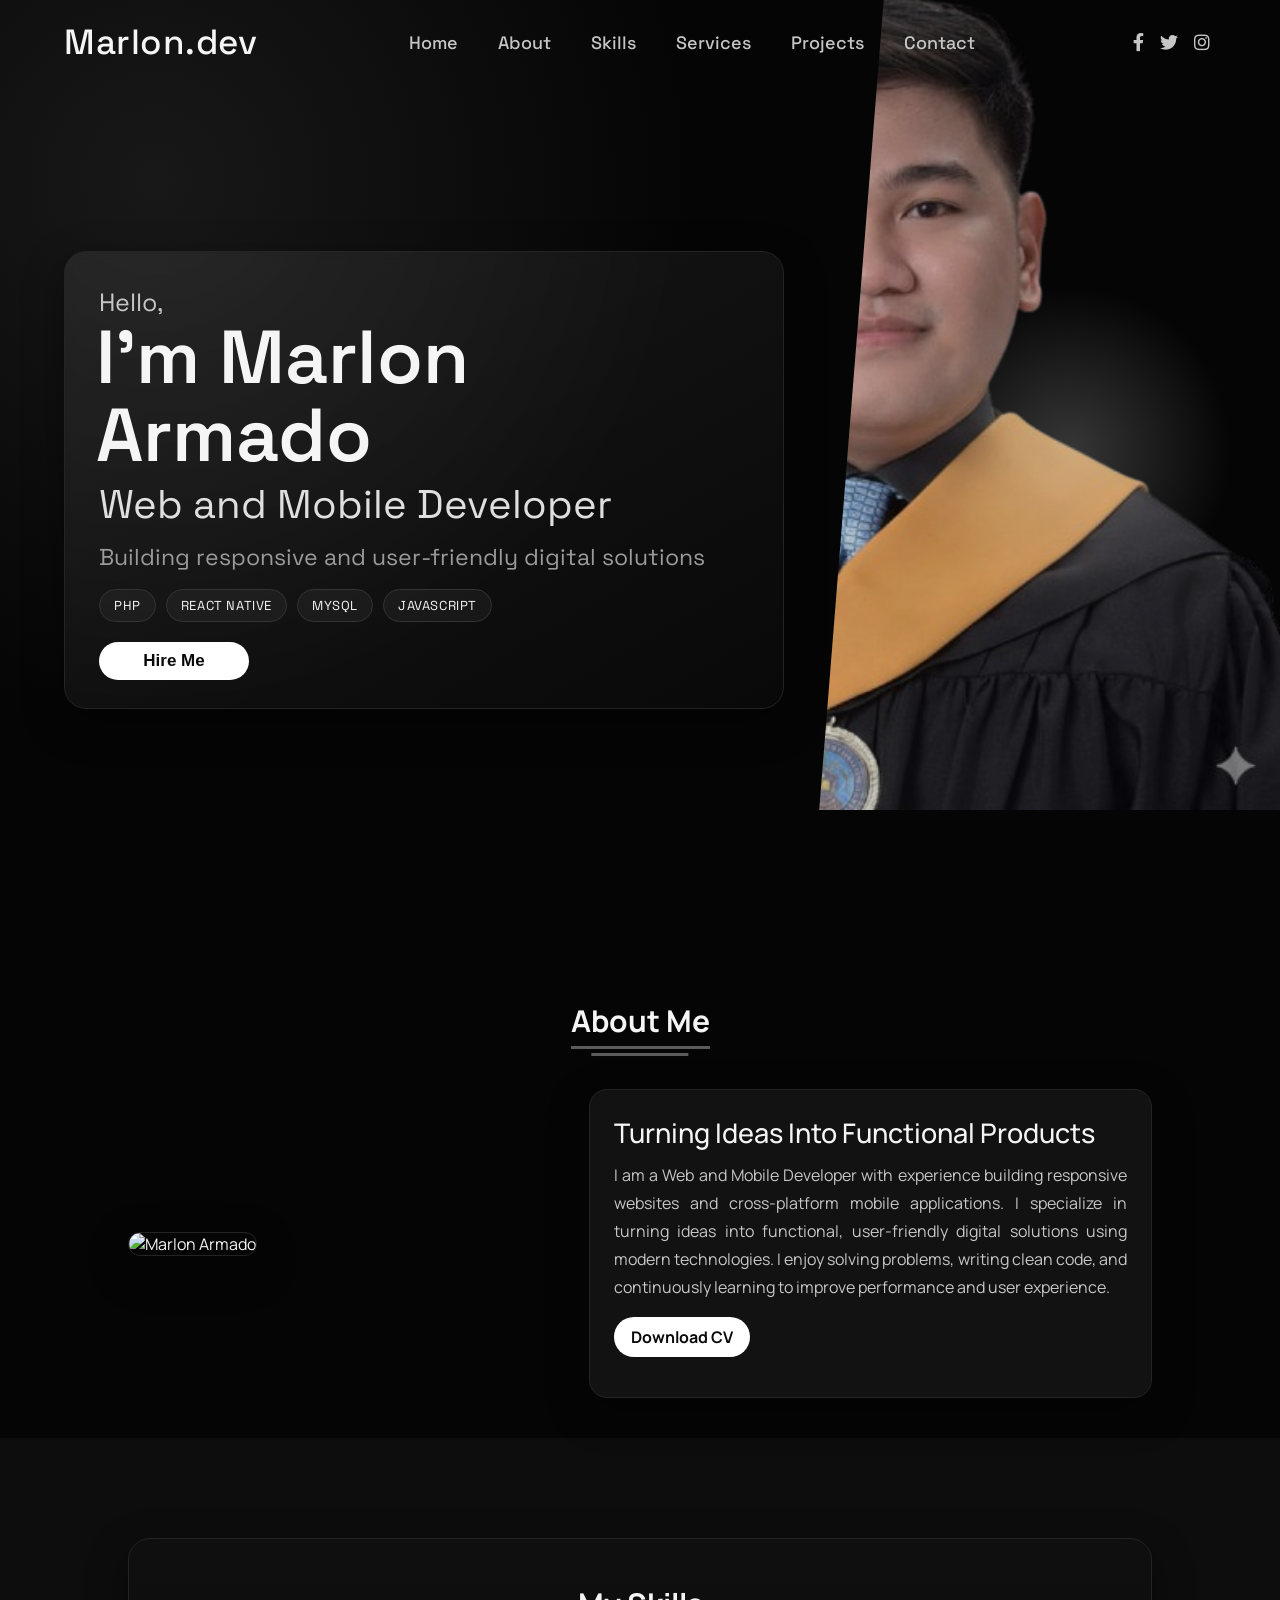
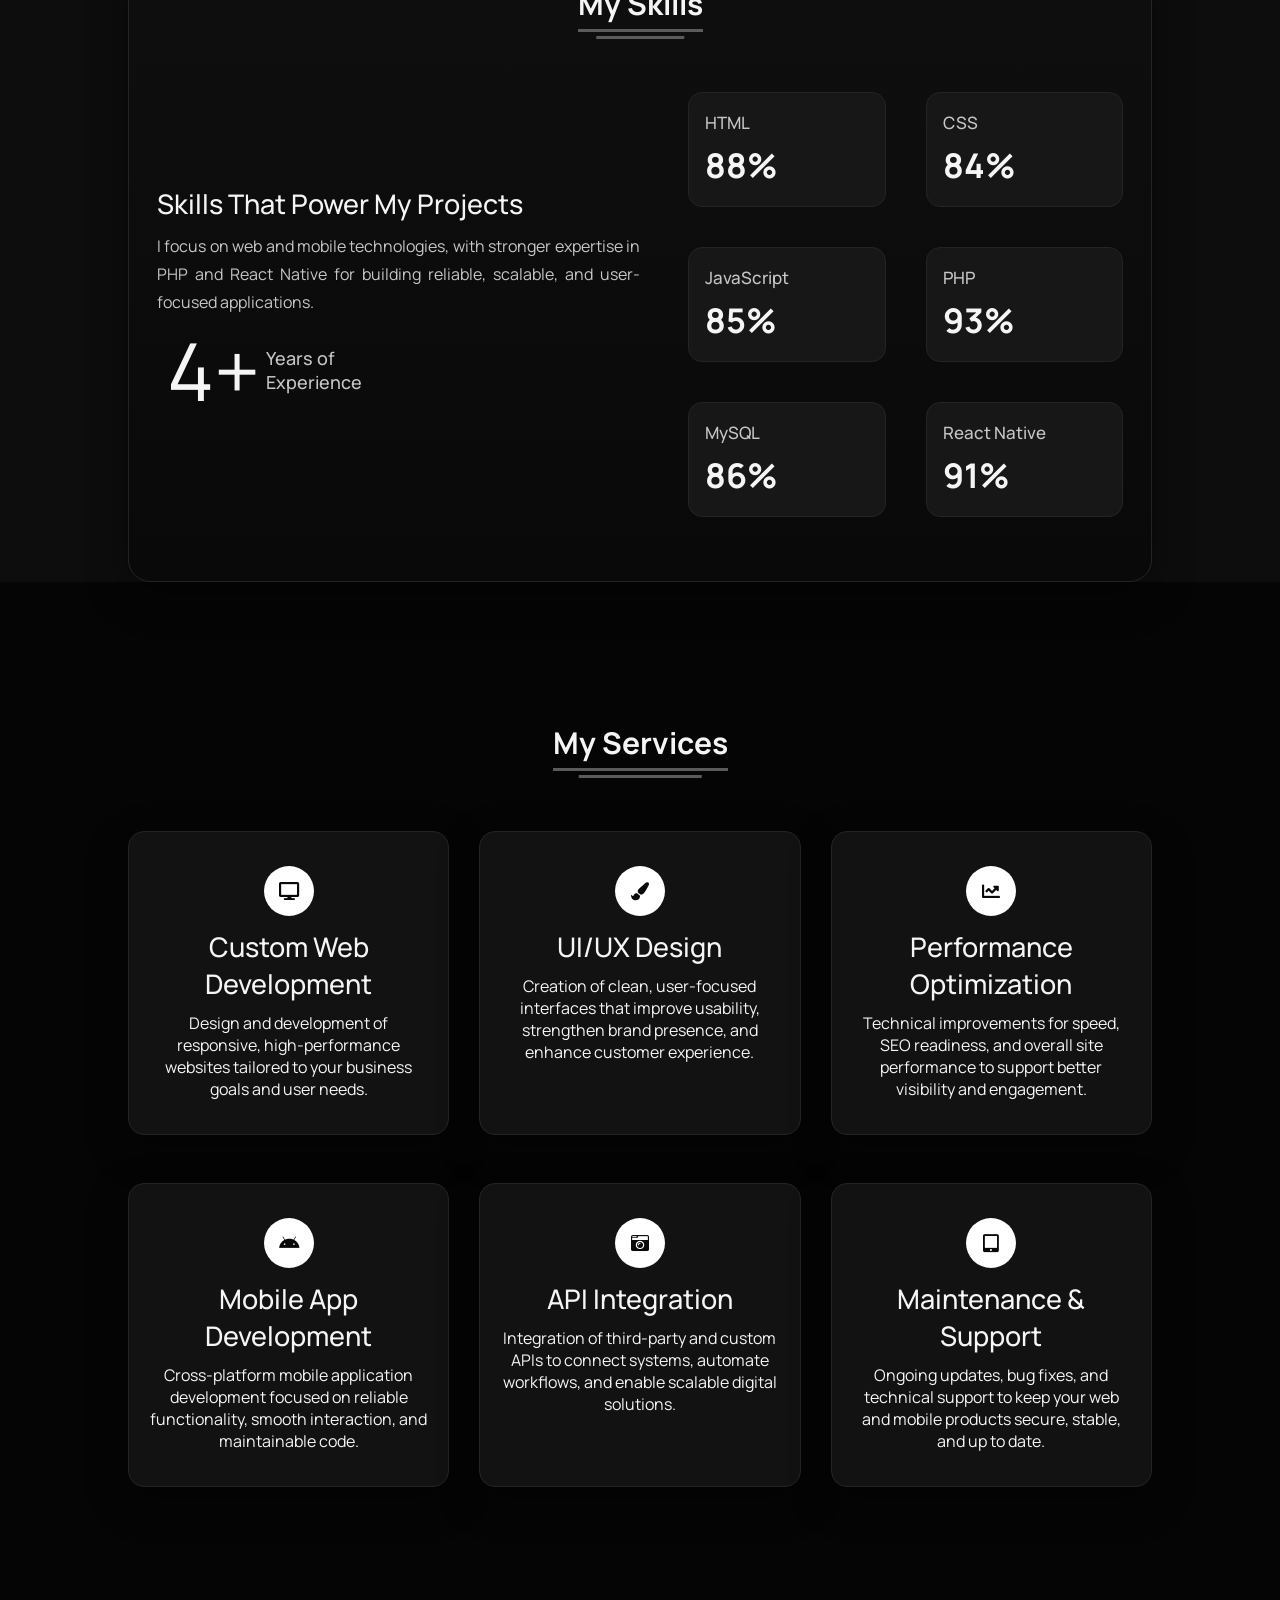
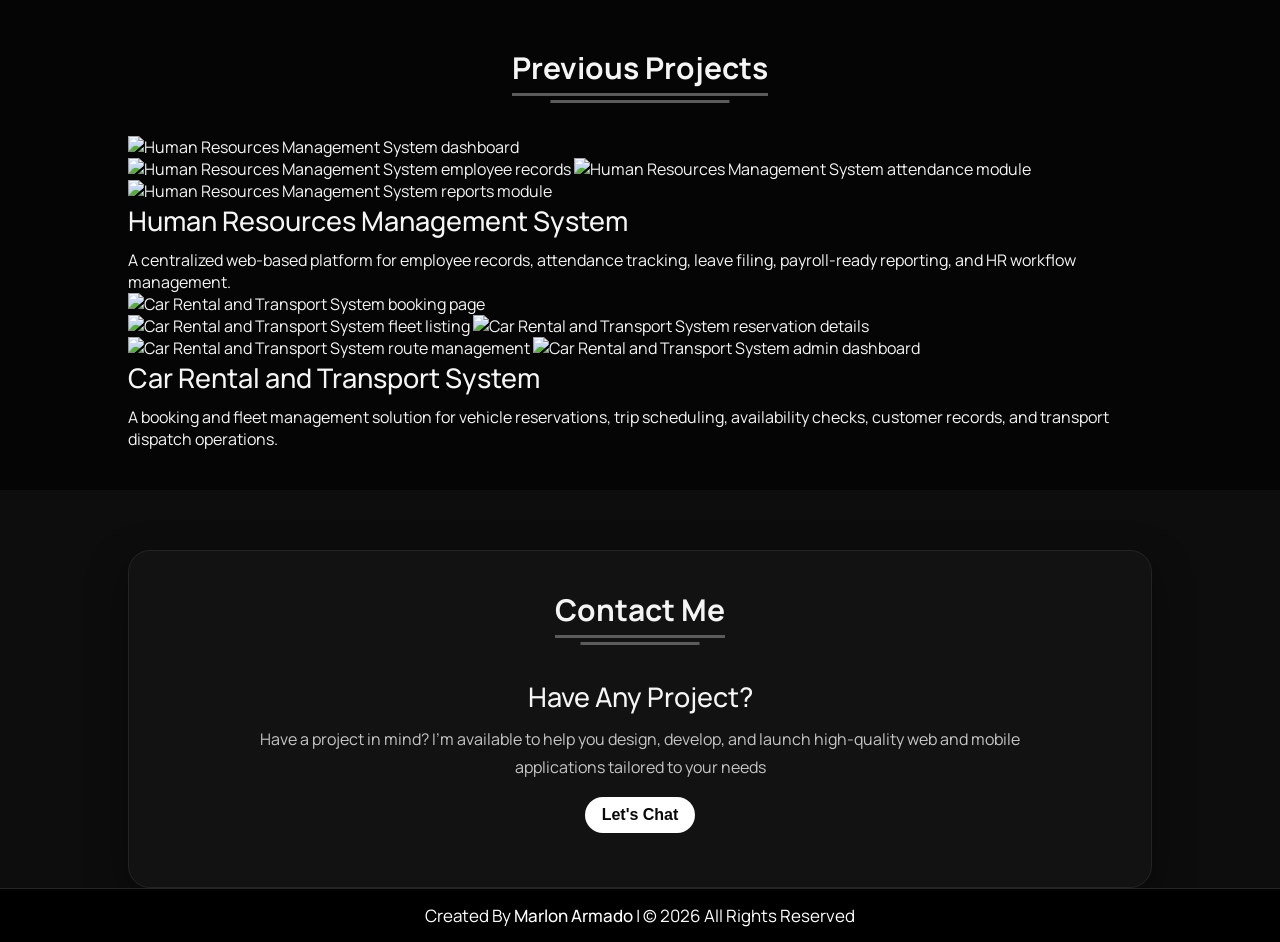
==== commit 8de6f81e: "Update index.html" ====
--- a/index.html
+++ b/index.html
@@ -25,6 +25,7 @@
         <li><a href="#about">About</a></li>
         <li><a href="#skills">Skills</a></li>
         <li><a href="#services">Services</a></li>
+        <li><a href="#projects">Projects</a></li>
         <li><a href="#contact">Contact</a></li>
         <div class="cancel-btn">
           <i class="fas fa-times"></i>
@@ -195,6 +196,50 @@
     </div>
   </section>
 
+  <!-- Previous Projects Section Start -->
+  <section class="projects" id="projects">
+    <div class="content">
+      <div class="title"><span>Previous Projects</span></div>
+      <div class="project-grid reveal">
+        <article class="project-card">
+          <div class="project-media">
+            <img class="project-main" src="images/hr/hr1.jfif" alt="Human Resources Management System dashboard" />
+            <div class="project-thumbs">
+              <img src="images/hr/hr2.jfif" alt="Human Resources Management System employee records" />
+              <img src="images/hr/hr3.jfif" alt="Human Resources Management System attendance module" />
+              <img src="images/hr/hr4.jfif" alt="Human Resources Management System reports module" />
+            </div>
+          </div>
+          <div class="project-info">
+            <div class="topic">Human Resources Management System</div>
+            <p>
+              A centralized web-based platform for employee records, attendance tracking, leave filing, payroll-ready
+              reporting, and HR workflow management.
+            </p>
+          </div>
+        </article>
+        <article class="project-card">
+          <div class="project-media">
+            <img class="project-main" src="images/carrental/car1.jfif" alt="Car Rental and Transport System booking page" />
+            <div class="project-thumbs">
+              <img src="images/carrental/car2.jfif" alt="Car Rental and Transport System fleet listing" />
+              <img src="images/carrental/car3.jfif" alt="Car Rental and Transport System reservation details" />
+              <img src="images/carrental/car4.jfif" alt="Car Rental and Transport System route management" />
+              <img src="images/carrental/car5.jfif" alt="Car Rental and Transport System admin dashboard" />
+            </div>
+          </div>
+          <div class="project-info">
+            <div class="topic">Car Rental and Transport System</div>
+            <p>
+              A booking and fleet management solution for vehicle reservations, trip scheduling, availability checks,
+              customer records, and transport dispatch operations.
+            </p>
+          </div>
+        </article>
+      </div>
+    </div>
+  </section>
+
   <!-- Contact Me section Start -->
   <section class="contact" id="contact">
     <div class="content">
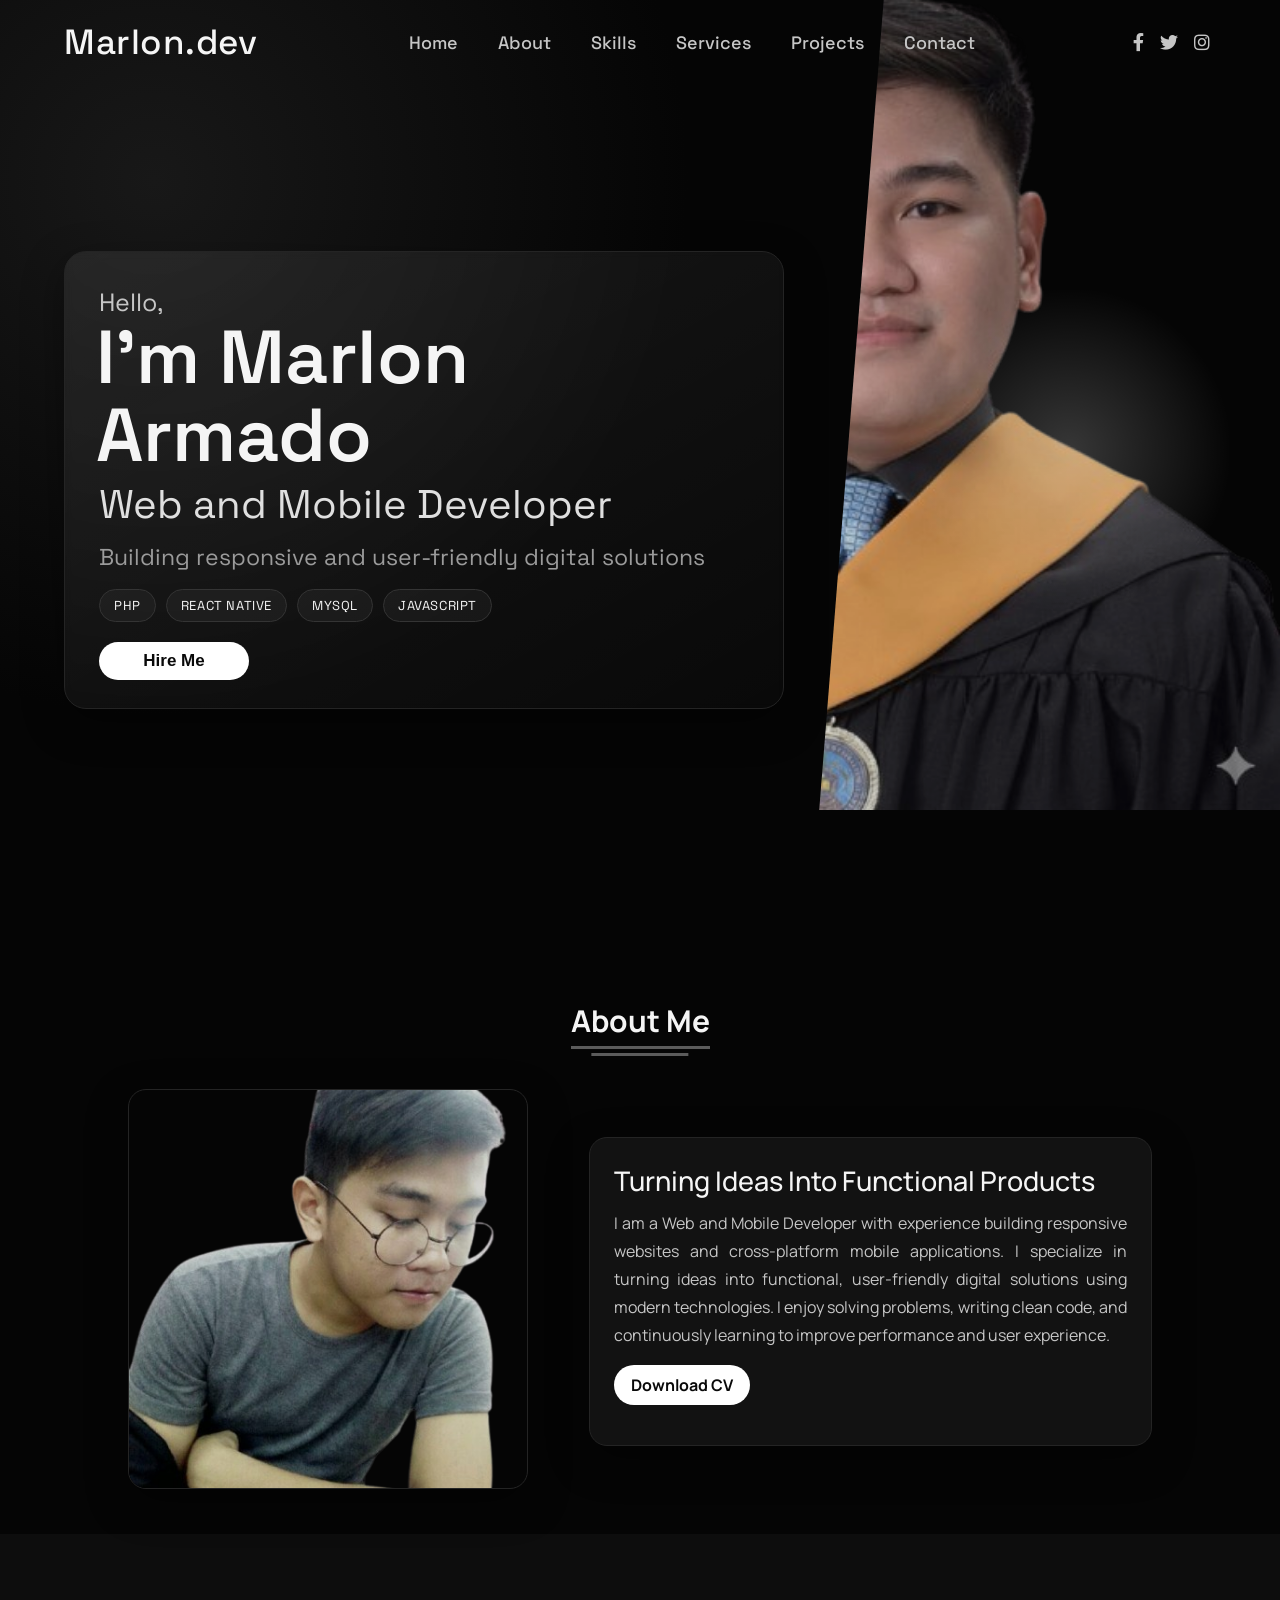
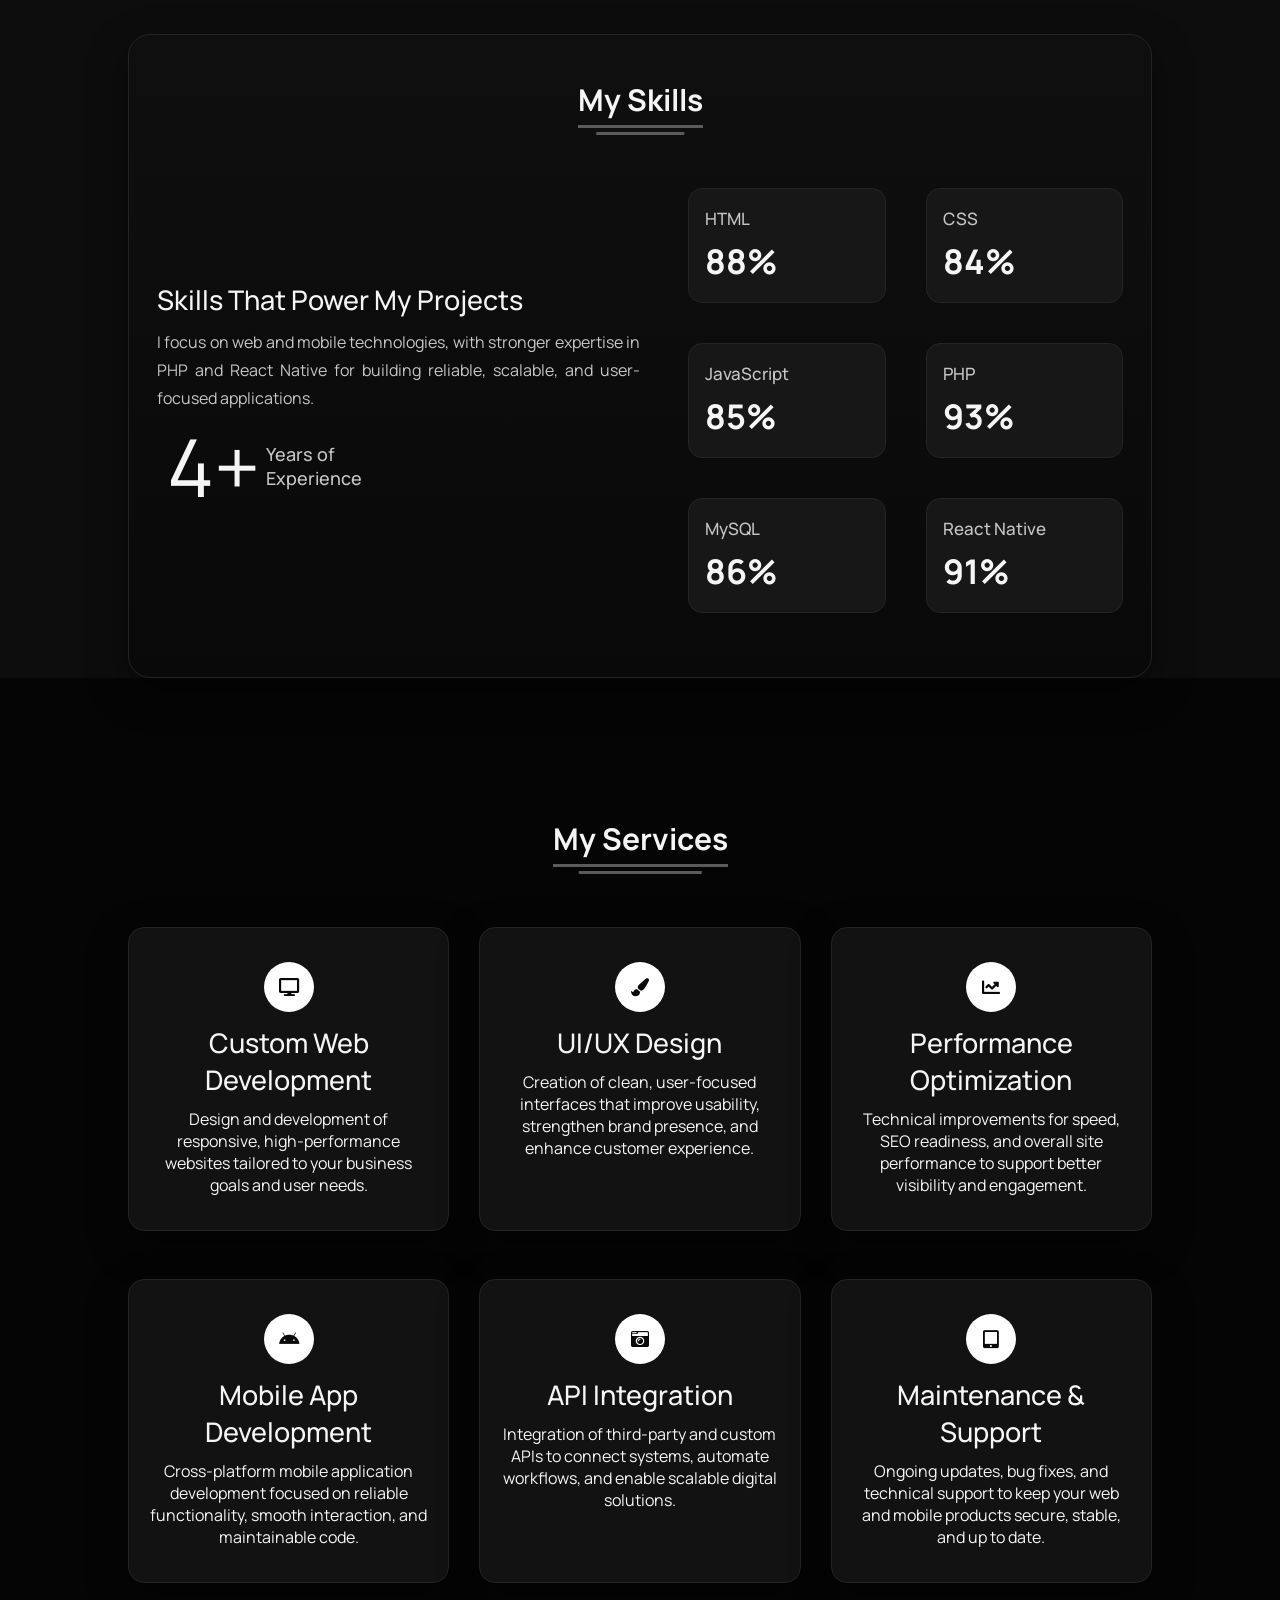
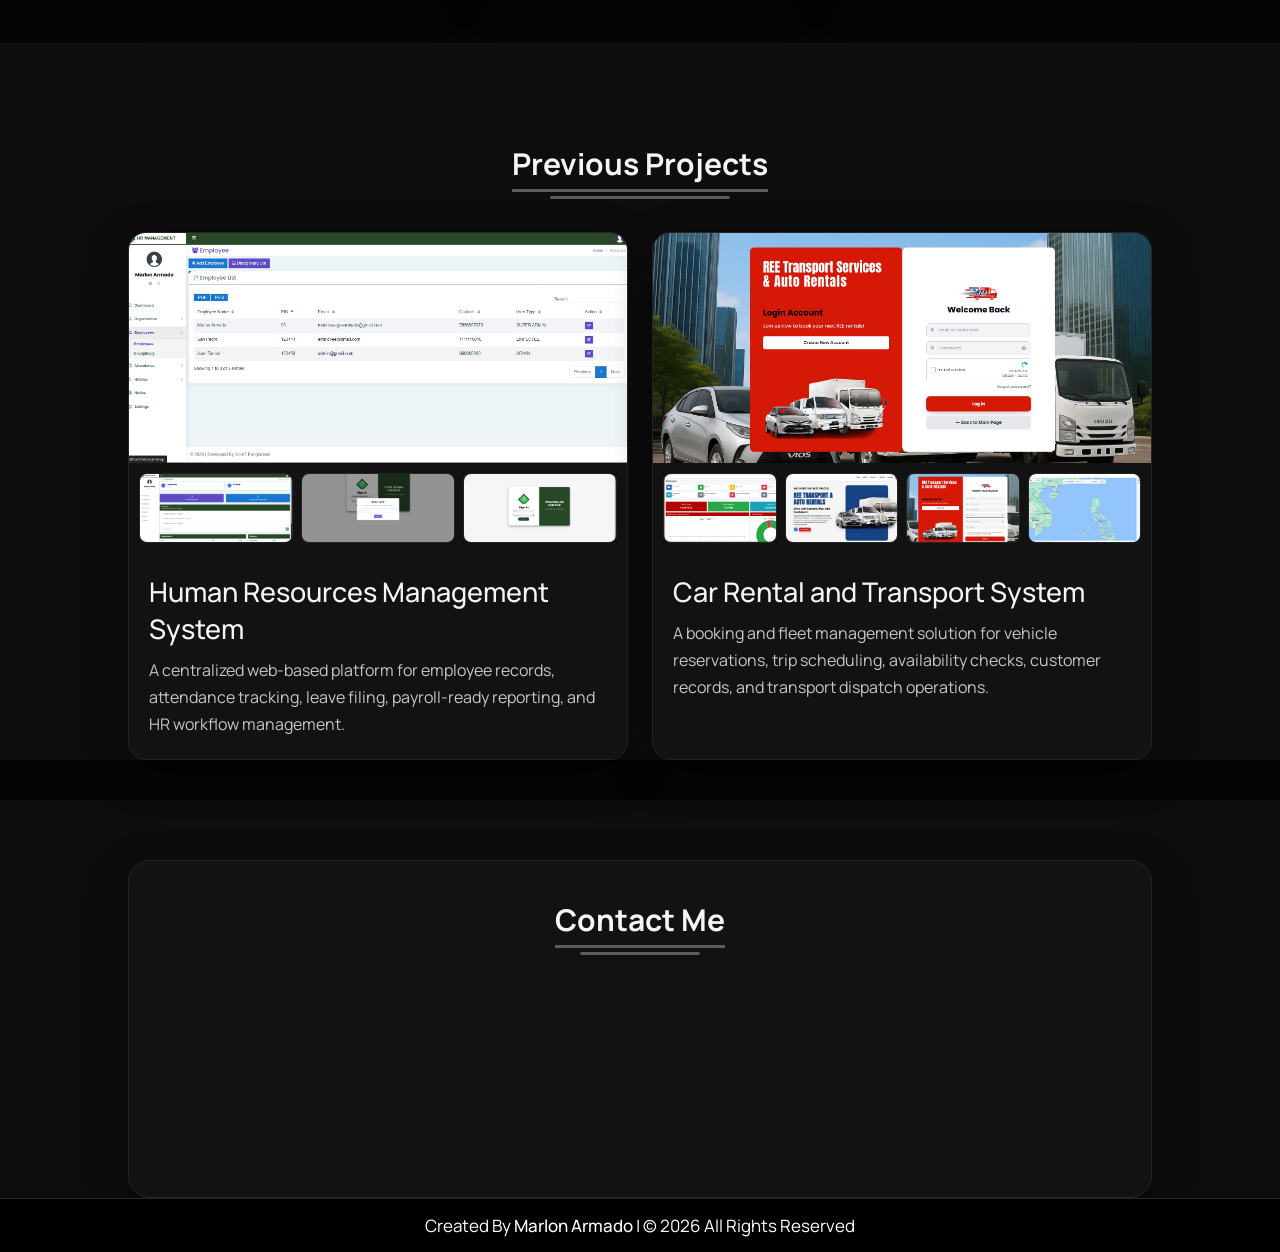
==== commit 94880d40: "Update index.html" ====
--- a/index.html
+++ b/index.html
@@ -71,7 +71,7 @@
       <div class="title"><span>About Me</span></div>
       <div class="about-details reveal">
         <div class="left">
-          <img src="images/marlon.png" alt="Marlon Armado" />
+          <img src="Images/marlon.png" alt="Marlon Armado" />
         </div>
         <div class="right">
           <div class="topic">Turning Ideas Into Functional Products</div>
@@ -203,11 +203,11 @@
       <div class="project-grid reveal">
         <article class="project-card">
           <div class="project-media">
-            <img class="project-main" src="images/hr/hr1.jfif" alt="Human Resources Management System dashboard" />
+            <img class="project-main" src="Images/hr/hr1.jfif" alt="Human Resources Management System dashboard" />
             <div class="project-thumbs">
-              <img src="images/hr/hr2.jfif" alt="Human Resources Management System employee records" />
-              <img src="images/hr/hr3.jfif" alt="Human Resources Management System attendance module" />
-              <img src="images/hr/hr4.jfif" alt="Human Resources Management System reports module" />
+              <img src="Images/hr/hr2.jfif" alt="Human Resources Management System employee records" />
+              <img src="Images/hr/hr3.jfif" alt="Human Resources Management System attendance module" />
+              <img src="Images/hr/hr4.jfif" alt="Human Resources Management System reports module" />
             </div>
           </div>
           <div class="project-info">
@@ -220,12 +220,12 @@
         </article>
         <article class="project-card">
           <div class="project-media">
-            <img class="project-main" src="images/carrental/car1.jfif" alt="Car Rental and Transport System booking page" />
+            <img class="project-main" src="Images/carrental/car1.jfif" alt="Car Rental and Transport System booking page" />
             <div class="project-thumbs">
-              <img src="images/carrental/car2.jfif" alt="Car Rental and Transport System fleet listing" />
-              <img src="images/carrental/car3.jfif" alt="Car Rental and Transport System reservation details" />
-              <img src="images/carrental/car4.jfif" alt="Car Rental and Transport System route management" />
-              <img src="images/carrental/car5.jfif" alt="Car Rental and Transport System admin dashboard" />
+              <img src="Images/carrental/car2.jfif" alt="Car Rental and Transport System fleet listing" />
+              <img src="Images/carrental/car3.jfif" alt="Car Rental and Transport System reservation details" />
+              <img src="Images/carrental/car4.jfif" alt="Car Rental and Transport System route management" />
+              <img src="Images/carrental/car5.jfif" alt="Car Rental and Transport System admin dashboard" />
             </div>
           </div>
           <div class="project-info">
--- a/style.css
+++ b/style.css
@@ -553,6 +553,62 @@
 .services .boxes .box:hover .topic,
 .services .boxes .box:hover p {
   color: #fff;
+}
+
+/* Previous Projects CSS */
+.projects {
+  background: var(--bg-surface);
+}
+
+.projects .project-grid {
+  display: grid;
+  grid-template-columns: repeat(2, minmax(0, 1fr));
+  gap: 24px;
+}
+
+.projects .project-card {
+  background: var(--bg-card);
+  border: 1px solid var(--line);
+  border-radius: 18px;
+  overflow: hidden;
+  box-shadow: var(--shadow-lg);
+  transition: transform 0.3s ease, border-color 0.3s ease;
+}
+
+.projects .project-card:hover {
+  transform: translateY(-6px);
+  border-color: #4a4a4a;
+}
+
+.projects .project-main {
+  width: 100%;
+  height: 230px;
+  object-fit: cover;
+  display: block;
+}
+
+.projects .project-thumbs {
+  display: grid;
+  grid-template-columns: repeat(auto-fit, minmax(70px, 1fr));
+  gap: 8px;
+  padding: 10px;
+}
+
+.projects .project-thumbs img {
+  width: 100%;
+  height: 70px;
+  object-fit: cover;
+  border-radius: 8px;
+  border: 1px solid var(--line);
+}
+
+.projects .project-info {
+  padding: 20px;
+}
+
+.projects .project-info p {
+  color: var(--text-soft);
+  line-height: 1.7;
 }
 
 /* Contact Me CSS */
@@ -659,6 +715,10 @@
     margin: 20px 0;
     width: calc(100% / 2 - 20px);
   }
+
+  .projects .project-grid {
+    grid-template-columns: 1fr;
+  }
 }
 
 @media (max-width: 900px) {
@@ -754,6 +814,10 @@
     width: 100%;
   }
 
+  .projects .project-main {
+    height: 210px;
+  }
+
   .contact .text {
     width: 100%;
   }
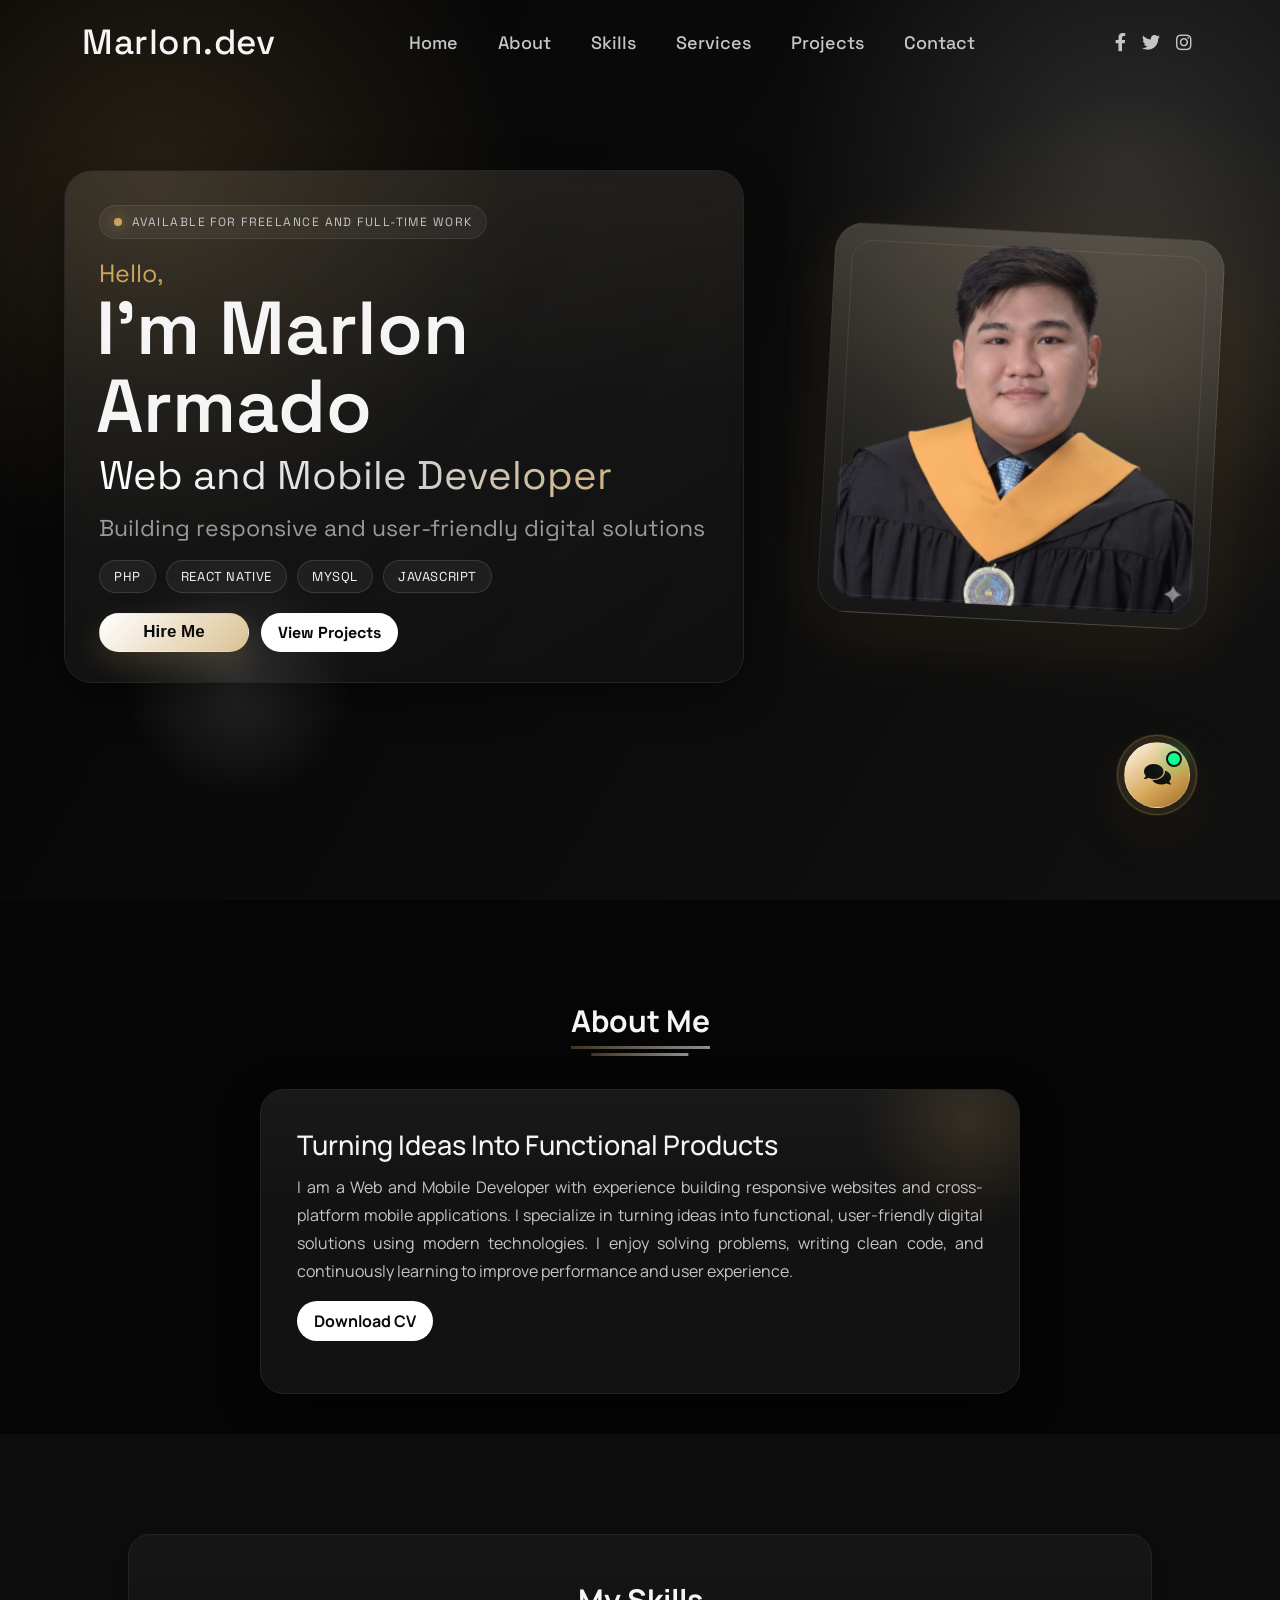
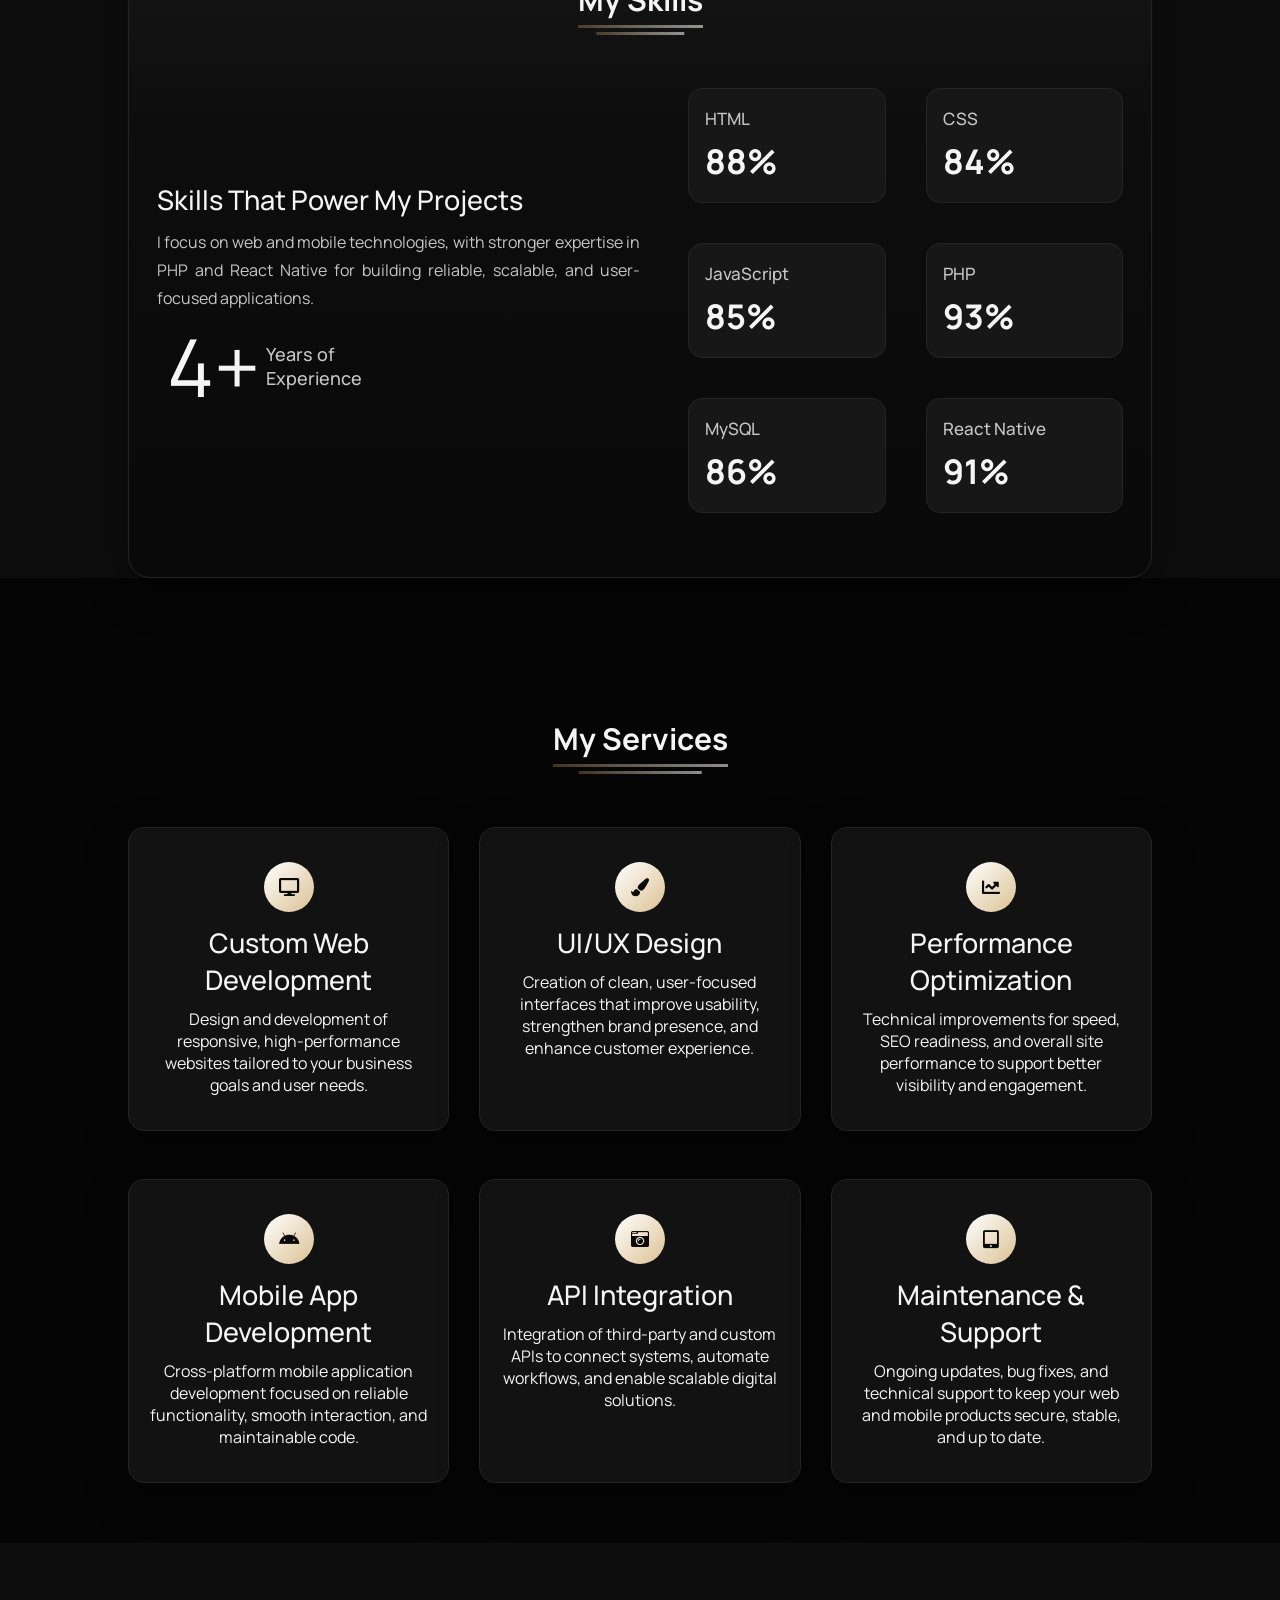
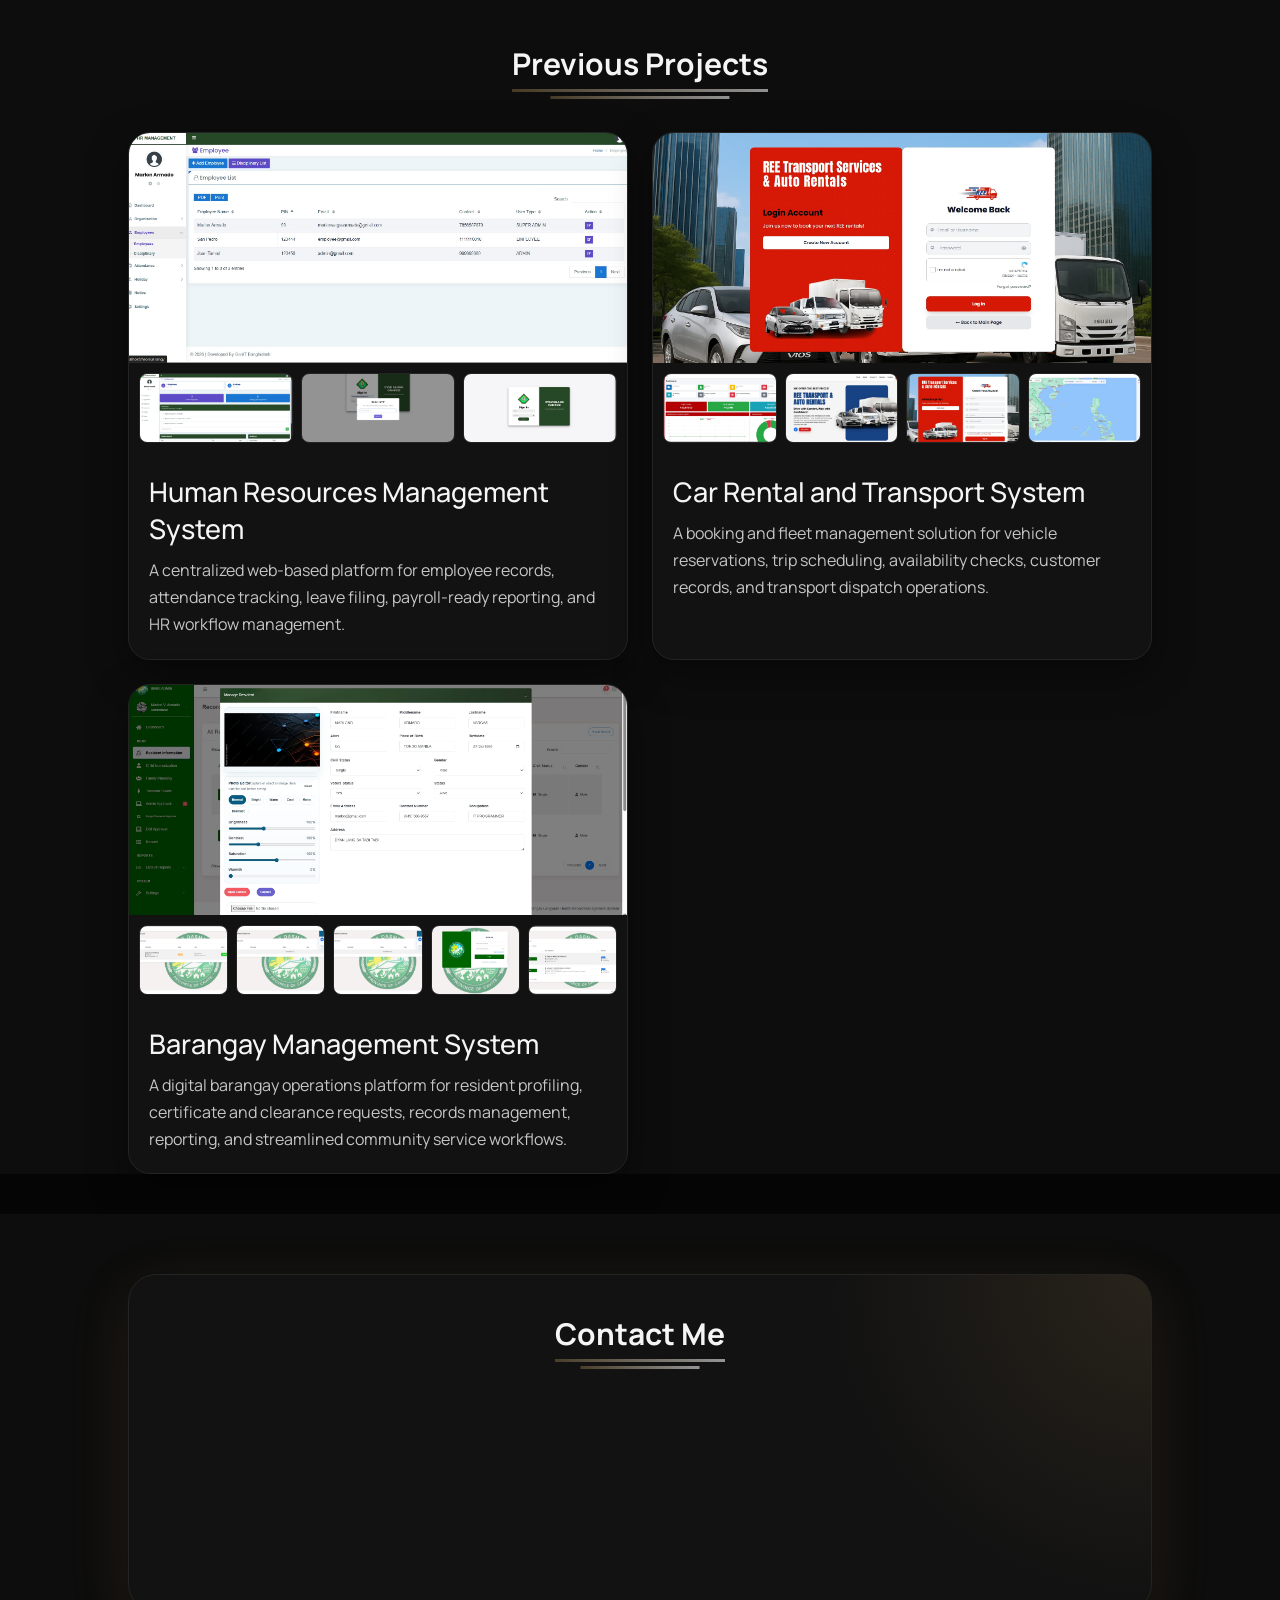
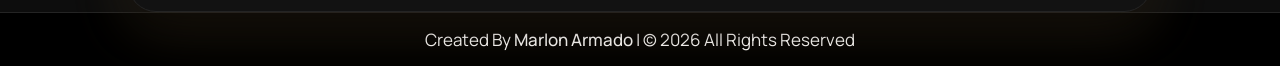
==== commit 95846397: "commit" ====
--- a/index.html
+++ b/index.html
@@ -11,7 +11,8 @@
   <meta name="viewport" content="width=device-width, initial-scale=1.0" />
 </head>
 
-<body>
+<body>
+  <div class="page-noise"></div>
   <!-- Move to up button -->
   <div class="scroll-button">
     <a href="#home"><i class="fas fa-arrow-up"></i></a>
@@ -43,40 +44,46 @@
   </nav>
 
   <!-- Home Section Start -->
-  <section class="home" id="home">
-    <div class="home-content">
-      <div class="hero-panel reveal">
-        <div class="text">
-          <div class="text-one">Hello,</div>
-          <div class="text-two">I'm Marlon Armado</div>
-          <div class="text-three">Web and Mobile Developer</div>
-          <div class="text-four">Building responsive and user-friendly digital solutions</div>
-          <div class="tech-tags">
-            <span>PHP</span>
-            <span>React Native</span>
-            <span>MySQL</span>
-            <span>JavaScript</span>
-          </div>
-        </div>
-        <div class="button">
-          <button>Hire Me</button>
-        </div>
-      </div>
-    </div>
-  </section>
+  <section class="home" id="home">
+    <div class="home-content">
+      <div class="hero-layout reveal">
+        <div class="hero-panel">
+          <div class="hero-badge">Available for freelance and full-time work</div>
+          <div class="text">
+            <div class="text-one">Hello,</div>
+            <div class="text-two">I'm Marlon Armado</div>
+            <div class="text-three">Web and Mobile Developer</div>
+            <div class="text-four">Building responsive and user-friendly digital solutions</div>
+            <div class="tech-tags">
+              <span>PHP</span>
+              <span>React Native</span>
+              <span>MySQL</span>
+              <span>JavaScript</span>
+            </div>
+          </div>
+          <div class="button hero-actions">
+            <button>Hire Me</button>
+            <a class="ghost-button" href="#projects">View Projects</a>
+          </div>
+        </div>
+        <div class="hero-visual">
+          <div class="hero-image-frame">
+            <img src="Images/marlongrad.png" alt="Marlon Armado graduation portrait" />
+          </div>
+        </div>
+      </div>
+    </div>
+  </section>
 
   <!-- About Section Start -->
-  <section class="about" id="about">
-    <div class="content">
-      <div class="title"><span>About Me</span></div>
-      <div class="about-details reveal">
-        <div class="left">
-          <img src="Images/marlon.png" alt="Marlon Armado" />
-        </div>
-        <div class="right">
-          <div class="topic">Turning Ideas Into Functional Products</div>
-          <p>
-            I am a Web and Mobile Developer with experience building responsive websites and cross-platform mobile
+  <section class="about" id="about">
+    <div class="content">
+      <div class="title"><span>About Me</span></div>
+      <div class="about-details reveal">
+        <div class="right">
+          <div class="topic">Turning Ideas Into Functional Products</div>
+          <p>
+            I am a Web and Mobile Developer with experience building responsive websites and cross-platform mobile
             applications. I specialize in turning ideas into functional, user-friendly digital solutions using modern
             technologies. I enjoy solving problems, writing clean code, and continuously learning to improve
             performance and user experience.
@@ -143,8 +150,8 @@
   <section class="services" id="services">
     <div class="content">
       <div class="title"><span>My Services</span></div>
-      <div class="boxes reveal">
-        <div class="box">
+      <div class="boxes reveal stagger-group">
+        <div class="box stagger-item">
           <div class="icon">
             <i class="fas fa-desktop"></i>
           </div>
@@ -152,7 +159,7 @@
           <p>Design and development of responsive, high-performance websites tailored to your business goals and user
             needs.</p>
         </div>
-        <div class="box">
+        <div class="box stagger-item">
           <div class="icon">
             <i class="fas fa-paint-brush"></i>
           </div>
@@ -160,7 +167,7 @@
           <p>Creation of clean, user-focused interfaces that improve usability, strengthen brand presence, and enhance
             customer experience.</p>
         </div>
-        <div class="box">
+        <div class="box stagger-item">
           <div class="icon">
             <i class="fas fa-chart-line"></i>
           </div>
@@ -168,7 +175,7 @@
           <p>Technical improvements for speed, SEO readiness, and overall site performance to support better visibility
             and engagement.</p>
         </div>
-        <div class="box">
+        <div class="box stagger-item">
           <div class="icon">
             <i class="fab fa-android"></i>
           </div>
@@ -176,7 +183,7 @@
           <p>Cross-platform mobile application development focused on reliable functionality, smooth interaction, and
             maintainable code.</p>
         </div>
-        <div class="box">
+        <div class="box stagger-item">
           <div class="icon">
             <i class="fas fa-camera-retro"></i>
           </div>
@@ -184,7 +191,7 @@
           <p>Integration of third-party and custom APIs to connect systems, automate workflows, and enable scalable
             digital solutions.</p>
         </div>
-        <div class="box">
+        <div class="box stagger-item">
           <div class="icon">
             <i class="fas fa-tablet-alt"></i>
           </div>
@@ -200,8 +207,8 @@
   <section class="projects" id="projects">
     <div class="content">
       <div class="title"><span>Previous Projects</span></div>
-      <div class="project-grid reveal">
-        <article class="project-card">
+      <div class="project-grid reveal stagger-group">
+        <article class="project-card stagger-item">
           <div class="project-media">
             <img class="project-main" src="Images/hr/hr1.jfif" alt="Human Resources Management System dashboard" />
             <div class="project-thumbs">
@@ -218,11 +225,11 @@
             </p>
           </div>
         </article>
-        <article class="project-card">
-          <div class="project-media">
-            <img class="project-main" src="Images/carrental/car1.jfif" alt="Car Rental and Transport System booking page" />
-            <div class="project-thumbs">
-              <img src="Images/carrental/car2.jfif" alt="Car Rental and Transport System fleet listing" />
+        <article class="project-card stagger-item">
+          <div class="project-media">
+            <img class="project-main" src="Images/carrental/car1.jfif" alt="Car Rental and Transport System booking page" />
+            <div class="project-thumbs">
+              <img src="Images/carrental/car2.jfif" alt="Car Rental and Transport System fleet listing" />
               <img src="Images/carrental/car3.jfif" alt="Car Rental and Transport System reservation details" />
               <img src="Images/carrental/car4.jfif" alt="Car Rental and Transport System route management" />
               <img src="Images/carrental/car5.jfif" alt="Car Rental and Transport System admin dashboard" />
@@ -233,12 +240,31 @@
             <p>
               A booking and fleet management solution for vehicle reservations, trip scheduling, availability checks,
               customer records, and transport dispatch operations.
-            </p>
-          </div>
-        </article>
-      </div>
-    </div>
-  </section>
+            </p>
+          </div>
+        </article>
+        <article class="project-card stagger-item">
+          <div class="project-media">
+            <img class="project-main" src="Images/brgy/pic1.jpg" alt="Barangay System dashboard overview" />
+            <div class="project-thumbs">
+              <img src="Images/brgy/pic2.jpg" alt="Barangay System resident records" />
+              <img src="Images/brgy/pic3.jpg" alt="Barangay System document request module" />
+              <img src="Images/brgy/pic4.jpg" alt="Barangay System clearance processing" />
+              <img src="Images/brgy/pic5.jpg" alt="Barangay System reports and monitoring" />
+              <img src="Images/brgy/pic6.jpg" alt="Barangay System administration panel" />
+            </div>
+          </div>
+          <div class="project-info">
+            <div class="topic">Barangay Management System</div>
+            <p>
+              A digital barangay operations platform for resident profiling, certificate and clearance requests,
+              records management, reporting, and streamlined community service workflows.
+            </p>
+          </div>
+        </article>
+      </div>
+    </div>
+  </section>
 
   <!-- Contact Me section Start -->
   <section class="contact" id="contact">
@@ -252,9 +278,38 @@
         </div>
       </div>
     </div>
-  </section>
-
-  <!-- Footer Section Start -->
+  </section>
+
+  <div class="chatbot-widget">
+    <button class="chatbot-toggle" type="button" aria-label="Open chat assistant" aria-expanded="false">
+      <i class="fas fa-comments"></i>
+    </button>
+    <div class="chatbot-panel" aria-hidden="true">
+      <div class="chatbot-header">
+        <div>
+          <strong>Marlon Assistant</strong>
+          <p>Quick answers for visitors</p>
+        </div>
+        <button class="chatbot-close" type="button" aria-label="Close chat assistant">
+          <i class="fas fa-times"></i>
+        </button>
+      </div>
+      <div class="chatbot-body">
+        <div class="chatbot-message bot">
+          Hi, you can tap one of the questions below and I'll answer right away.
+        </div>
+        <div class="chatbot-conversation"></div>
+      </div>
+      <div class="chatbot-questions">
+        <button class="chat-question" type="button" data-question="services">What services do you offer?</button>
+        <button class="chat-question" type="button" data-question="projects">What projects have you built?</button>
+        <button class="chat-question" type="button" data-question="skills">What technologies do you use?</button>
+        <button class="chat-question" type="button" data-question="contact">How can I contact you?</button>
+      </div>
+    </div>
+  </div>
+
+  <!-- Footer Section Start -->
   <footer>
     <div class="text">
       <span>Created By <a href="#">Marlon Armado</a> | &#169; <span id="current-year"></span> All Rights Reserved</span>
--- a/style.css
+++ b/style.css
@@ -1,839 +1,1299 @@
-/* Google Font CDN Link */
-@import url('https://fonts.googleapis.com/css2?family=Manrope:wght@400;500;600;700;800&family=Space+Grotesk:wght@500;600;700&display=swap');
-
-:root {
-  --bg-main: #050505;
-  --bg-surface: #0d0d0d;
-  --bg-card: #121212;
-  --bg-card-soft: #171717;
-  --text-main: #f5f5f5;
-  --text-soft: #c6c6c6;
-  --text-muted: #9b9b9b;
-  --line: #242424;
-  --line-strong: #343434;
-  --accent: #ffffff;
-  --shadow-lg: 0 14px 40px rgba(0, 0, 0, 0.4);
-}
-
-* {
-  margin: 0;
-  padding: 0;
-  box-sizing: border-box;
-  text-decoration: none;
-  scroll-behavior: smooth;
-}
-
-body {
-  background: var(--bg-main);
-  color: var(--text-main);
-  font-family: 'Manrope', sans-serif;
-}
-
-/* Custom Scroll Bar CSS */
-::-webkit-scrollbar {
-  width: 10px;
-}
-
-::-webkit-scrollbar-track {
-  background: #111;
-}
-
-::-webkit-scrollbar-thumb {
-  background: #2d2d2d;
-  border-radius: 12px;
-  transition: all 0.3s ease;
-}
-
-::-webkit-scrollbar-thumb:hover {
-  background: #4a4a4a;
-}
-
-/* navbar styling */
-nav {
-  position: fixed;
-  width: 100%;
-  padding: 20px 0;
-  z-index: 998;
-  transition: all 0.3s ease;
-  font-family: 'Space Grotesk', sans-serif;
-}
-
-nav.sticky {
-  background: rgba(0, 0, 0, 0.82);
-  padding: 13px 0;
-  border-bottom: 1px solid var(--line);
-  backdrop-filter: blur(12px);
-}
-
-nav .navbar {
-  width: 90%;
-  display: flex;
-  justify-content: space-between;
-  align-items: center;
-  margin: auto;
-}
-
-nav .navbar .logo a {
-  font-weight: 500;
-  font-size: 35px;
-  color: var(--text-main);
-  letter-spacing: 0.5px;
-}
-
-nav.sticky .navbar .logo a {
-  color: var(--text-main);
-}
-
-nav .navbar .menu {
-  display: flex;
-  position: relative;
-}
-
-nav .navbar .menu li {
-  list-style: none;
-  margin: 0 20px;
-}
-
-.navbar .menu a {
-  font-size: 18px;
-  font-weight: 500;
-  color: var(--text-soft);
-  padding: 6px 0;
-  transition: all 0.4s ease;
-  position: relative;
-}
-
-.navbar .menu a:hover {
-  color: var(--accent);
-}
-
-.navbar .menu a::after {
-  content: "";
-  position: absolute;
-  left: 0;
-  bottom: -6px;
-  width: 100%;
-  height: 2px;
-  background: var(--accent);
-  transform: scaleX(0);
-  transform-origin: left;
-  transition: transform 0.25s ease;
-}
-
-.navbar .menu a:hover::after {
-  transform: scaleX(1);
-}
-
-nav.sticky .menu a {
-  color: var(--text-main);
-}
-
-nav.sticky .menu a:hover {
-  color: var(--accent);
-}
-
-.navbar .media-icons a {
-  color: var(--text-soft);
-  font-size: 18px;
-  margin: 0 6px;
-  transition: transform 0.25s ease, color 0.25s ease;
-}
-
-.navbar .media-icons a:hover {
-  color: var(--accent);
-  transform: translateY(-2px);
-}
-
-nav.sticky .media-icons a {
-  color: #FFF;
-}
-
-/* Side Navigation Menu Button CSS */
-nav .menu-btn,
-.navbar .menu .cancel-btn {
-  position: absolute;
-  color: #fff;
-  right: 30px;
-  top: 20px;
-  font-size: 20px;
-  cursor: pointer;
-  transition: all 0.3s ease;
-  display: none;
-}
-
-nav .menu-btn {
-  color: #ffffff;
-}
-
-nav.sticky .menu-btn {
-  color: #fff;
-}
-
-.navbar .menu .menu-btn {
-  color: #fff;
-}
-
-/* home section styling */
-.home {
-  height: 100vh;
-  width: 100%;
-  background: radial-gradient(circle at 12% 20%, #181818 0%, var(--bg-main) 40%),
-    linear-gradient(120deg, var(--bg-main) 0%, #0a0a0a 60%, #111111 100%);
-  background-size: cover;
-  background-position: center;
-  background-attachment: fixed;
-  font-family: 'Space Grotesk', sans-serif;
-  position: relative;
-  overflow: hidden;
-}
-
-.home .home-content {
-  width: 90%;
-  height: 100%;
-  margin: auto;
-  display: flex;
-  flex-direction: column;
-  justify-content: center;
-  position: relative;
-  z-index: 2;
-}
-
-.home .hero-panel {
-  width: min(720px, 100%);
-  padding: 34px 34px 28px;
-  border: 1px solid var(--line);
-  border-radius: 22px;
-  background: linear-gradient(150deg, rgba(255, 255, 255, 0.08), rgba(255, 255, 255, 0.02));
-  backdrop-filter: blur(4px);
-  box-shadow: var(--shadow-lg);
-}
-
-.home::before {
-  content: "";
-  position: absolute;
-  top: 0;
-  right: 0;
-  width: 36%;
-  height: 90%;
-  background: url("Images/marlongrad.png") no-repeat center right;
-  background-size: cover;
-  clip-path: polygon(14% 0, 100% 0, 100% 100%, 0 100%);
-  z-index: 1;
-  opacity: 0.85;
-}
-
-.home::after {
-  content: "";
-  position: absolute;
-  top: 50%;
-  right: 4%;
-  width: 320px;
-  height: 320px;
-  background: radial-gradient(circle, rgba(255, 255, 255, 0.2) 0%, rgba(255, 255, 255, 0) 72%);
-  transform: translateY(-50%);
-  z-index: 1;
-}
-
-.home .text-one {
-  font-size: 25px;
-  color: var(--text-soft);
-}
-
-.home .text-two {
-  color: var(--text-main);
-  font-size: 75px;
-  font-weight: 600;
-  margin-left: -3px;
-  line-height: 1.04;
-}
-
-.home .text-three {
-  font-size: 40px;
-  margin: 5px 0;
-  color: #dfdfdf;
-}
-
-.home .text-four {
-  font-size: 23px;
-  margin: 10px 0 14px;
-  color: var(--text-muted);
-  max-width: 620px;
-  line-height: 1.5;
-}
-
-.tech-tags {
-  display: flex;
-  flex-wrap: wrap;
-  gap: 10px;
-}
-
-.tech-tags span {
-  padding: 7px 14px;
-  font-size: 13px;
-  letter-spacing: 0.6px;
-  text-transform: uppercase;
-  border-radius: 999px;
-  border: 1px solid var(--line-strong);
-  color: var(--text-main);
-  background: rgba(255, 255, 255, 0.04);
-}
-
-.home .button {
-  margin: 20px 0 0;
-}
-
-.home .button button {
-  outline: none;
-  padding: 8px 16px;
-  border-radius: 999px;
-  font-size: 17px;
-  font-weight: 700;
-  background: #ffffff;
-  color: #090909;
-  cursor: pointer;
-  border: 1px solid transparent;
-  transition: all 0.4s ease;
-  min-width: 150px;
-}
-
-.home .button button:hover {
-  border-color: #ffffff;
-  background-color: transparent;
-  color: #ffffff;
-  transform: translateY(-2px);
-}
-
-/* About Section Styling */
-/* Those Elements Where We Have Apply Same CSS,
- I'm Selecting Directly 'Section Tag' and 'Class'  */
-section {
-  padding-top: 60px;
-}
-
-section .content {
-  width: 80%;
-  margin: 40px auto;
-  font-family: 'Manrope', sans-serif;
-}
-
-.about .about-details {
-  display: flex;
-  justify-content: space-between;
-  align-items: center;
-}
-
-section .title {
-  display: flex;
-  justify-content: center;
-  margin-bottom: 40px;
-}
-
-section .title span {
-  color: var(--text-main);
-  font-size: 30px;
-  font-weight: 700;
-  position: relative;
-  padding-bottom: 8px;
-}
-
-section .title span::before,
-section .title span::after {
-  content: '';
-  position: absolute;
-  height: 3px;
-  width: 100%;
-  background: #5b5b5b;
-  left: 0;
-  bottom: 0;
-}
-
-section .title span::after {
-  bottom: -7px;
-  width: 70%;
-  left: 50%;
-  transform: translateX(-50%);
-}
-
-.about .about-details .left {
-  width: 45%;
-}
-
-.about .left img {
-  height: 400px;
-  width: 400px;
-  object-fit: cover;
-  border-radius: 18px;
-  border: 1px solid var(--line);
-  box-shadow: var(--shadow-lg);
-}
-
-.about-details .right {
-  width: 55%;
-  background: var(--bg-card);
-  border: 1px solid var(--line);
-  border-radius: 18px;
-  padding: 24px;
-  box-shadow: var(--shadow-lg);
-}
-
-section .topic {
-  color: var(--text-main);
-  font-size: 27px;
-  font-weight: 500;
-  margin-bottom: 10px;
-}
-
-.about-details .right p {
-  text-align: justify;
-  color: var(--text-soft);
-  line-height: 1.75;
-}
-
-section .button {
-  margin: 16px 0;
-}
-
-section .button button,
-section .button a {
-  outline: none;
-  padding: 8px 16px;
-  border-radius: 999px;
-  font-size: 16px;
-  font-weight: 700;
-  background: #ffffff;
-  color: #090909;
-  border: 1px solid transparent;
-  cursor: pointer;
-  transition: all 0.4s ease;
-  display: inline-block;
-}
-
-section .button button:hover,
-section .button a:hover {
-  border-color: #ffffff;
-  background-color: transparent;
-  color: #ffffff;
-  transform: translateY(-2px);
-}
-
-/* My Skills CSS */
-.skills {
-  background: var(--bg-surface);
-}
-
-.skills .content {
-  padding: 44px 28px;
-  background: linear-gradient(180deg, #0f0f0f, #090909);
-  border: 1px solid var(--line);
-  border-radius: 22px;
-  box-shadow: var(--shadow-lg);
-}
-
-.skills .skills-details {
-  display: flex;
-  justify-content: space-between;
-  align-items: center;
-}
-
-.skills-details .text {
-  width: 50%;
-}
-
-.skills-details p {
-  color: var(--text-soft);
-  text-align: justify;
-  line-height: 1.75;
-}
-
-.skills .skills-details .experience {
-  display: flex;
-  align-items: center;
-  margin: 0 10px;
-}
-
-.skills-details .experience .num {
-  color: var(--text-main);
-  font-size: 80px;
-}
-
-.skills-details .experience .exp {
-  color: var(--text-soft);
-  margin-left: 20px;
-  font-size: 18px;
-  font-weight: 500;
-  margin: 0 6px;
-}
-
-.skills-details .boxes {
-  width: 45%;
-  display: flex;
-  flex-wrap: wrap;
-  justify-content: space-between;
-}
-
-.skills-details .box {
-  width: calc(100% / 2 - 20px);
-  margin: 20px 0;
-  background: var(--bg-card-soft);
-  border: 1px solid var(--line);
-  border-radius: 14px;
-  padding: 18px 16px;
-  transition: transform 0.25s ease, border-color 0.25s ease;
-}
-
-.skills-details .box:hover {
-  transform: translateY(-3px);
-  border-color: #505050;
-}
-
-.skills-details .boxes .topic {
-  font-size: 17px;
-  color: var(--text-soft);
-  margin-bottom: 8px;
-}
-
-.skills-details .boxes .per {
-  font-size: 34px;
-  font-weight: 700;
-  color: var(--text-main);
-}
-
-/* My Services CSS */
-.services .boxes {
-  display: flex;
-  flex-wrap: wrap;
-  justify-content: space-between;
-  gap: 8px;
-}
-
-.services .boxes .box {
-  margin: 20px 0;
-  width: calc(100% / 3 - 20px);
-  text-align: center;
-  border-radius: 16px;
-  padding: 34px 18px;
-  background: var(--bg-card);
-  border: 1px solid var(--line);
-  box-shadow: var(--shadow-lg);
-  cursor: default;
-  transition: all 0.4s ease;
-}
-
-.services .boxes .box:hover {
-  background: #191919;
-  color: #fff;
-  transform: translateY(-6px);
-  border-color: #4e4e4e;
-}
-
-.services .boxes .box .icon {
-  height: 50px;
-  width: 50px;
-  background: #ffffff;
-  border-radius: 50%;
-  text-align: center;
-  line-height: 50px;
-  font-size: 18px;
-  color: #090909;
-  margin: 0 auto 12px auto;
-  transition: all 0.4s ease;
-}
-
-.boxes .box:hover .icon {
-  background-color: #d4d4d4;
-  color: #000;
-}
-
-.services .boxes .box:hover .topic,
-.services .boxes .box:hover p {
-  color: #ffffff;
-  transition: all 0.4s ease;
-}
-
-.services .boxes .box:hover .topic,
-.services .boxes .box:hover p {
-  color: #fff;
-}
-
-/* Previous Projects CSS */
-.projects {
-  background: var(--bg-surface);
-}
-
-.projects .project-grid {
-  display: grid;
-  grid-template-columns: repeat(2, minmax(0, 1fr));
-  gap: 24px;
-}
-
-.projects .project-card {
-  background: var(--bg-card);
-  border: 1px solid var(--line);
-  border-radius: 18px;
-  overflow: hidden;
-  box-shadow: var(--shadow-lg);
-  transition: transform 0.3s ease, border-color 0.3s ease;
-}
-
-.projects .project-card:hover {
-  transform: translateY(-6px);
-  border-color: #4a4a4a;
-}
-
-.projects .project-main {
-  width: 100%;
-  height: 230px;
-  object-fit: cover;
-  display: block;
-}
-
-.projects .project-thumbs {
-  display: grid;
-  grid-template-columns: repeat(auto-fit, minmax(70px, 1fr));
-  gap: 8px;
-  padding: 10px;
-}
-
-.projects .project-thumbs img {
-  width: 100%;
-  height: 70px;
-  object-fit: cover;
-  border-radius: 8px;
-  border: 1px solid var(--line);
-}
-
-.projects .project-info {
-  padding: 20px;
-}
-
-.projects .project-info p {
-  color: var(--text-soft);
-  line-height: 1.7;
-}
-
-/* Contact Me CSS */
-.contact {
-  background: var(--bg-surface);
-}
-
-.contact .content {
-  margin: 0 auto;
-  padding: 38px 26px;
-  border: 1px solid var(--line);
-  border-radius: 22px;
-  background: var(--bg-card);
-  box-shadow: var(--shadow-lg);
-}
-
-.contact .text {
-  width: 80%;
-  text-align: center;
-  margin: auto;
-}
-
-.contact .text p {
-  color: var(--text-soft);
-  line-height: 1.75;
-}
-
-/* Footer CSS */
-footer {
-  background: #000;
-  padding: 15px 0;
-  text-align: center;
-  font-family: 'Manrope', sans-serif;
-  border-top: 1px solid var(--line);
-}
-
-footer .text span {
-  font-size: 17px;
-  font-weight: 400;
-  color: #fff;
-}
-
-footer .text span a {
-  font-weight: 500;
-  color: #FFF;
-}
-
-footer .text span a:hover {
-  text-decoration: underline;
-}
-
-/* Scroll TO Top Button CSS */
-.scroll-button a {
-  position: fixed;
-  bottom: 20px;
-  right: 20px;
-  color: #fff;
-  background: #1c1c1c;
-  padding: 7px 12px;
-  ;
-  font-size: 18px;
-  border-radius: 6px;
-  border: 1px solid #343434;
-  box-shadow: 0 10px 20px rgba(0, 0, 0, 0.35);
-  display: none;
-}
-
-.reveal {
-  opacity: 0;
-  transform: translateY(20px);
-  transition: opacity 0.6s ease, transform 0.6s ease;
-}
-
-.reveal.in-view {
-  opacity: 1;
-  transform: translateY(0);
-}
-
-/* Responsive Media Query */
-@media (max-width: 1190px) {
-  section .content {
-    width: 85%;
-  }
-}
-
-@media (max-width: 1000px) {
-  .about .about-details {
-    justify-content: center;
-    flex-direction: column;
-  }
-
-  .about .about-details .left {
-    display: flex;
-    justify-content: center;
-    width: 100%;
-  }
-
-  .about-details .right {
-    width: 90%;
-    margin: 40px 0;
-  }
-
-  .services .boxes .box {
-    margin: 20px 0;
-    width: calc(100% / 2 - 20px);
-  }
-
-  .projects .project-grid {
-    grid-template-columns: 1fr;
-  }
-}
-
-@media (max-width: 900px) {
-  .about .left img {
-    height: 350px;
-    width: 350px;
-  }
-}
-
-@media (max-width: 750px) {
-  nav .navbar {
-    width: 90%;
-  }
-
-  nav .navbar .menu {
-    position: fixed;
-    left: -100%;
-    top: 0;
-    background: #050505;
-    height: 100vh;
-    max-width: 400px;
-    width: 100%;
-    padding-top: 60px;
-    flex-direction: column;
-    align-items: center;
-    transition: all 0.5s ease;
-  }
-
-  .navbar.active .menu {
-    left: 0;
-  }
-
-  nav .navbar .menu a {
-    font-size: 23px;
-    display: block;
-    color: #fff;
-    margin: 15px 0;
-  }
-
-  nav.sticky .menu a:hover {
-    color: #ffffff;
-  }
-
-  nav .navbar .media-icons {
-    display: none;
-  }
-
-  nav .menu-btn,
-  .navbar .menu .cancel-btn {
-    display: block;
-  }
-
-  .home .text-two {
-    font-size: 65px;
-  }
-
-  .home .text-three {
-    font-size: 35px;
-  }
-
-  .home .hero-panel {
-    padding: 24px 20px;
-  }
-
-  .tech-tags span {
-    font-size: 12px;
-  }
-
-  .home::before,
-  .home::after {
-    display: none;
-  }
-
-  .skills .skills-details {
-    align-items: center;
-    justify-content: center;
-    flex-direction: column;
-  }
-
-  .skills-details .text {
-    width: 100%;
-    margin-bottom: 50px;
-  }
-
-  .skills-details .boxes {
-    justify-content: center;
-    align-items: center;
-    width: 100%;
-  }
-
-  .services .boxes .box {
-    margin: 20px 0;
-    width: 100%;
-  }
-
-  .projects .project-main {
-    height: 210px;
-  }
-
-  .contact .text {
-    width: 100%;
-  }
-}
-
-@media (max-width: 500px) {
-  .home .text-two {
-    font-size: 50px;
-  }
-
-  .home .text-three {
-    font-size: 29px;
-  }
-
-  .skills-details .boxes .per {
-    font-size: 50px;
-    color: #f1f1f1;
-  }
-}
+/* Google Font CDN Link */
+@import url('https://fonts.googleapis.com/css2?family=Manrope:wght@400;500;600;700;800&family=Space+Grotesk:wght@500;600;700&display=swap');
+
+:root {
+  --bg-main: #050505;
+  --bg-surface: #0d0d0d;
+  --bg-card: #121212;
+  --bg-card-soft: #171717;
+  --text-main: #f5f5f5;
+  --text-soft: #c6c6c6;
+  --text-muted: #9b9b9b;
+  --line: #242424;
+  --line-strong: #343434;
+  --accent: #f4efe5;
+  --accent-strong: #cda45e;
+  --accent-soft: rgba(205, 164, 94, 0.2);
+  --shadow-lg: 0 14px 40px rgba(0, 0, 0, 0.4);
+  --shadow-glow: 0 18px 60px rgba(205, 164, 94, 0.16);
+}
+
+* {
+  margin: 0;
+  padding: 0;
+  box-sizing: border-box;
+  text-decoration: none;
+  scroll-behavior: smooth;
+}
+
+body {
+  background: var(--bg-main);
+  color: var(--text-main);
+  font-family: 'Manrope', sans-serif;
+  position: relative;
+}
+
+.page-noise {
+  position: fixed;
+  inset: 0;
+  pointer-events: none;
+  opacity: 0.08;
+  background-image:
+    radial-gradient(circle at 20% 20%, rgba(255, 255, 255, 0.1) 0 1px, transparent 1px),
+    radial-gradient(circle at 80% 30%, rgba(255, 255, 255, 0.08) 0 1px, transparent 1px),
+    radial-gradient(circle at 40% 70%, rgba(255, 255, 255, 0.06) 0 1px, transparent 1px);
+  background-size: 180px 180px, 220px 220px, 260px 260px;
+  z-index: 0;
+}
+
+/* Custom Scroll Bar CSS */
+::-webkit-scrollbar {
+  width: 10px;
+}
+
+::-webkit-scrollbar-track {
+  background: #111;
+}
+
+::-webkit-scrollbar-thumb {
+  background: #2d2d2d;
+  border-radius: 12px;
+  transition: all 0.3s ease;
+}
+
+::-webkit-scrollbar-thumb:hover {
+  background: #4a4a4a;
+}
+
+/* navbar styling */
+nav {
+  position: fixed;
+  width: 100%;
+  padding: 20px 0;
+  z-index: 998;
+  transition: all 0.3s ease;
+  font-family: 'Space Grotesk', sans-serif;
+}
+
+nav.sticky {
+  background: rgba(7, 7, 7, 0.78);
+  padding: 13px 0;
+  border-bottom: 1px solid var(--line);
+  backdrop-filter: blur(18px);
+  box-shadow: 0 18px 40px rgba(0, 0, 0, 0.28);
+}
+
+nav .navbar {
+  width: 90%;
+  display: flex;
+  justify-content: space-between;
+  align-items: center;
+  margin: auto;
+  padding: 0 18px;
+  border-radius: 999px;
+}
+
+nav .navbar .logo a {
+  font-weight: 500;
+  font-size: 35px;
+  color: var(--text-main);
+  letter-spacing: 0.5px;
+}
+
+nav.sticky .navbar .logo a {
+  color: var(--text-main);
+}
+
+nav .navbar .menu {
+  display: flex;
+  position: relative;
+}
+
+nav .navbar .menu li {
+  list-style: none;
+  margin: 0 20px;
+}
+
+.navbar .menu a {
+  font-size: 18px;
+  font-weight: 500;
+  color: var(--text-soft);
+  padding: 6px 0;
+  transition: all 0.4s ease;
+  position: relative;
+}
+
+.navbar .menu a:hover {
+  color: #ffffff;
+}
+
+.navbar .menu a::after {
+  content: "";
+  position: absolute;
+  left: 0;
+  bottom: -6px;
+  width: 100%;
+  height: 2px;
+  background: linear-gradient(90deg, var(--accent-strong), #ffffff);
+  transform: scaleX(0);
+  transform-origin: left;
+  transition: transform 0.25s ease;
+}
+
+.navbar .menu a:hover::after {
+  transform: scaleX(1);
+}
+
+nav.sticky .menu a {
+  color: var(--text-main);
+}
+
+nav.sticky .menu a:hover {
+  color: var(--accent);
+}
+
+.navbar .media-icons a {
+  color: var(--text-soft);
+  font-size: 18px;
+  margin: 0 6px;
+  transition: transform 0.25s ease, color 0.25s ease;
+}
+
+.navbar .media-icons a:hover {
+  color: var(--accent-strong);
+  transform: translateY(-2px);
+}
+
+nav.sticky .media-icons a {
+  color: #FFF;
+}
+
+/* Side Navigation Menu Button CSS */
+nav .menu-btn,
+.navbar .menu .cancel-btn {
+  position: absolute;
+  color: #fff;
+  right: 30px;
+  top: 20px;
+  font-size: 20px;
+  cursor: pointer;
+  transition: all 0.3s ease;
+  display: none;
+}
+
+nav .menu-btn {
+  color: #ffffff;
+}
+
+nav.sticky .menu-btn {
+  color: #fff;
+}
+
+.navbar .menu .menu-btn {
+  color: #fff;
+}
+
+/* home section styling */
+.home {
+  min-height: 100vh;
+  width: 100%;
+  background:
+    radial-gradient(circle at 12% 20%, rgba(205, 164, 94, 0.16) 0%, transparent 28%),
+    radial-gradient(circle at 88% 18%, rgba(255, 255, 255, 0.12) 0%, transparent 26%),
+    linear-gradient(120deg, #050505 0%, #0a0a0a 45%, #111111 100%);
+  background-size: cover;
+  background-position: center;
+  background-attachment: fixed;
+  font-family: 'Space Grotesk', sans-serif;
+  position: relative;
+  overflow: hidden;
+}
+
+.home .home-content {
+  width: 90%;
+  height: 100%;
+  margin: auto;
+  display: flex;
+  align-items: center;
+  padding: 110px 0 40px;
+  position: relative;
+  z-index: 2;
+}
+
+.home .hero-layout {
+  width: 100%;
+  display: flex;
+  justify-content: space-between;
+  align-items: center;
+  gap: 40px;
+}
+
+.home .hero-panel {
+  width: min(680px, 100%);
+  padding: 34px 34px 30px;
+  border: 1px solid var(--line);
+  border-radius: 28px;
+  background:
+    linear-gradient(150deg, rgba(255, 255, 255, 0.08), rgba(255, 255, 255, 0.02)),
+    linear-gradient(180deg, rgba(205, 164, 94, 0.06), transparent 45%);
+  backdrop-filter: blur(10px);
+  box-shadow: var(--shadow-lg);
+  position: relative;
+  overflow: hidden;
+}
+
+.home .hero-panel::before {
+  content: "";
+  position: absolute;
+  inset: 0;
+  background: linear-gradient(120deg, transparent 0%, rgba(255, 255, 255, 0.08) 48%, transparent 70%);
+  transform: translateX(-120%);
+  animation: shine 7.5s ease-in-out infinite;
+}
+
+.hero-badge {
+  display: inline-flex;
+  align-items: center;
+  gap: 10px;
+  padding: 8px 14px;
+  border-radius: 999px;
+  background: rgba(255, 255, 255, 0.05);
+  border: 1px solid rgba(255, 255, 255, 0.08);
+  color: var(--text-soft);
+  font-size: 12px;
+  letter-spacing: 0.12em;
+  text-transform: uppercase;
+  margin-bottom: 18px;
+}
+
+.hero-badge::before {
+  content: "";
+  width: 8px;
+  height: 8px;
+  border-radius: 50%;
+  background: var(--accent-strong);
+  box-shadow: 0 0 14px rgba(205, 164, 94, 0.8);
+}
+
+.home::before {
+  content: "";
+  position: absolute;
+  top: 10%;
+  right: -10%;
+  width: 36rem;
+  height: 36rem;
+  background: radial-gradient(circle, rgba(205, 164, 94, 0.18) 0%, rgba(255, 255, 255, 0) 70%);
+  z-index: 1;
+  opacity: 0.8;
+}
+
+.home::after {
+  content: "";
+  position: absolute;
+  inset: auto auto 12% 10%;
+  width: 220px;
+  height: 220px;
+  background: radial-gradient(circle, rgba(255, 255, 255, 0.12) 0%, rgba(255, 255, 255, 0) 74%);
+  z-index: 1;
+}
+
+.hero-visual {
+  flex: 0 0 min(390px, 36vw);
+  display: flex;
+  justify-content: center;
+}
+
+.hero-image-frame {
+  width: min(390px, 100%);
+  padding: 14px;
+  border-radius: 30px;
+  border: 1px solid rgba(255, 255, 255, 0.08);
+  background:
+    linear-gradient(180deg, rgba(255, 255, 255, 0.12), rgba(255, 255, 255, 0.04)),
+    linear-gradient(160deg, rgba(205, 164, 94, 0.12), transparent 58%);
+  box-shadow: var(--shadow-lg), var(--shadow-glow);
+  position: relative;
+  transform: rotate(3deg);
+  transition: transform 0.45s ease, box-shadow 0.45s ease;
+}
+
+.hero-image-frame::before {
+  content: "";
+  position: absolute;
+  inset: 16px;
+  border-radius: 22px;
+  border: 1px solid rgba(255, 255, 255, 0.08);
+  pointer-events: none;
+}
+
+.hero-image-frame img {
+  width: 100%;
+  height: auto;
+  display: block;
+  border-radius: 22px;
+  object-fit: cover;
+}
+
+.hero-visual:hover .hero-image-frame {
+  transform: rotate(0deg) translateY(-8px);
+}
+
+.home .text-one {
+  font-size: 25px;
+  color: var(--accent-strong);
+}
+
+.home .text-two {
+  color: var(--text-main);
+  font-size: 75px;
+  font-weight: 600;
+  margin-left: -3px;
+  line-height: 1.04;
+}
+
+.home .text-three {
+  font-size: 40px;
+  margin: 5px 0;
+  color: #dfdfdf;
+  background: linear-gradient(90deg, #ffffff, #d0d0d0 52%, var(--accent-strong));
+  -webkit-background-clip: text;
+  -webkit-text-fill-color: transparent;
+}
+
+.home .text-four {
+  font-size: 23px;
+  margin: 10px 0 14px;
+  color: var(--text-muted);
+  max-width: 620px;
+  line-height: 1.5;
+}
+
+.tech-tags {
+  display: flex;
+  flex-wrap: wrap;
+  gap: 10px;
+}
+
+.tech-tags span {
+  padding: 7px 14px;
+  font-size: 13px;
+  letter-spacing: 0.6px;
+  text-transform: uppercase;
+  border-radius: 999px;
+  border: 1px solid rgba(255, 255, 255, 0.12);
+  color: var(--text-main);
+  background: rgba(255, 255, 255, 0.05);
+  transition: transform 0.3s ease, border-color 0.3s ease, background 0.3s ease;
+}
+
+.tech-tags span:hover {
+  transform: translateY(-4px);
+  border-color: rgba(205, 164, 94, 0.48);
+  background: rgba(205, 164, 94, 0.12);
+}
+
+.home .button {
+  margin: 20px 0 0;
+  display: flex;
+  flex-wrap: wrap;
+  gap: 12px;
+}
+
+.home .button button {
+  outline: none;
+  padding: 8px 16px;
+  border-radius: 999px;
+  font-size: 17px;
+  font-weight: 700;
+  background: linear-gradient(135deg, #ffffff, #dbc193);
+  color: #090909;
+  cursor: pointer;
+  border: 1px solid transparent;
+  transition: transform 0.35s ease, box-shadow 0.35s ease, border-color 0.35s ease, background 0.35s ease, color 0.35s ease;
+  min-width: 150px;
+  box-shadow: 0 12px 30px rgba(205, 164, 94, 0.2);
+}
+
+.home .button button:hover {
+  border-color: #ffffff;
+  background-color: transparent;
+  color: #ffffff;
+  transform: translateY(-4px);
+}
+
+.ghost-button {
+  outline: none;
+  padding: 8px 16px;
+  border-radius: 999px;
+  font-size: 16px;
+  font-weight: 700;
+  color: var(--text-main);
+  border: 1px solid rgba(255, 255, 255, 0.14);
+  background: rgba(255, 255, 255, 0.04);
+  transition: transform 0.35s ease, border-color 0.35s ease, background 0.35s ease;
+}
+
+.ghost-button:hover {
+  transform: translateY(-4px);
+  border-color: rgba(205, 164, 94, 0.52);
+  background: rgba(205, 164, 94, 0.1);
+}
+
+/* About Section Styling */
+/* Those Elements Where We Have Apply Same CSS,
+ I'm Selecting Directly 'Section Tag' and 'Class'  */
+section {
+  padding-top: 60px;
+  position: relative;
+  z-index: 1;
+}
+
+section .content {
+  width: 80%;
+  margin: 40px auto;
+  font-family: 'Manrope', sans-serif;
+  position: relative;
+}
+
+.about .about-details {
+  display: flex;
+  justify-content: center;
+}
+
+section .title {
+  display: flex;
+  justify-content: center;
+  margin-bottom: 40px;
+}
+
+section .title span {
+  color: var(--text-main);
+  font-size: 30px;
+  font-weight: 700;
+  position: relative;
+  padding-bottom: 8px;
+}
+
+section .title span::before,
+section .title span::after {
+  content: '';
+  position: absolute;
+  height: 3px;
+  width: 100%;
+  background: linear-gradient(90deg, rgba(205, 164, 94, 0.3), rgba(255, 255, 255, 0.55));
+  left: 0;
+  bottom: 0;
+}
+
+section .title span::after {
+  bottom: -7px;
+  width: 70%;
+  left: 50%;
+  transform: translateX(-50%);
+}
+
+.about-details .right {
+  width: min(760px, 100%);
+  background:
+    linear-gradient(180deg, rgba(255, 255, 255, 0.03), transparent 38%),
+    var(--bg-card);
+  border: 1px solid var(--line);
+  border-radius: 24px;
+  padding: 36px;
+  box-shadow: var(--shadow-lg);
+  position: relative;
+  overflow: hidden;
+  transition: transform 0.4s ease, border-color 0.4s ease, box-shadow 0.4s ease;
+}
+
+.about-details .right::before {
+  content: "";
+  position: absolute;
+  top: -80px;
+  right: -60px;
+  width: 220px;
+  height: 220px;
+  border-radius: 50%;
+  background: radial-gradient(circle, rgba(205, 164, 94, 0.16) 0%, rgba(255, 255, 255, 0) 70%);
+  pointer-events: none;
+}
+
+.about-details .right:hover {
+  transform: translateY(-6px);
+  border-color: rgba(205, 164, 94, 0.28);
+  box-shadow: var(--shadow-lg), var(--shadow-glow);
+}
+
+section .topic {
+  color: var(--text-main);
+  font-size: 27px;
+  font-weight: 500;
+  margin-bottom: 10px;
+}
+
+.about-details .right p {
+  text-align: justify;
+  color: var(--text-soft);
+  line-height: 1.75;
+}
+
+section .button {
+  margin: 16px 0;
+}
+
+section .button button,
+section .button a {
+  outline: none;
+  padding: 8px 16px;
+  border-radius: 999px;
+  font-size: 16px;
+  font-weight: 700;
+  background: #ffffff;
+  color: #090909;
+  border: 1px solid transparent;
+  cursor: pointer;
+  transition: all 0.4s ease;
+  display: inline-block;
+}
+
+section .button button:hover,
+section .button a:hover {
+  border-color: #ffffff;
+  background-color: transparent;
+  color: #ffffff;
+  transform: translateY(-2px);
+}
+
+/* My Skills CSS */
+.skills {
+  background: var(--bg-surface);
+}
+
+.skills .content {
+  padding: 44px 28px;
+  background:
+    linear-gradient(180deg, rgba(255, 255, 255, 0.03), transparent 30%),
+    linear-gradient(180deg, #0f0f0f, #090909);
+  border: 1px solid var(--line);
+  border-radius: 22px;
+  box-shadow: var(--shadow-lg);
+}
+
+.skills .skills-details {
+  display: flex;
+  justify-content: space-between;
+  align-items: center;
+}
+
+.skills-details .text {
+  width: 50%;
+}
+
+.skills-details p {
+  color: var(--text-soft);
+  text-align: justify;
+  line-height: 1.75;
+}
+
+.skills .skills-details .experience {
+  display: flex;
+  align-items: center;
+  margin: 0 10px;
+}
+
+.skills-details .experience .num {
+  color: var(--text-main);
+  font-size: 80px;
+}
+
+.skills-details .experience .exp {
+  color: var(--text-soft);
+  margin-left: 20px;
+  font-size: 18px;
+  font-weight: 500;
+  margin: 0 6px;
+}
+
+.skills-details .boxes {
+  width: 45%;
+  display: flex;
+  flex-wrap: wrap;
+  justify-content: space-between;
+}
+
+.skills-details .box {
+  width: calc(100% / 2 - 20px);
+  margin: 20px 0;
+  background: var(--bg-card-soft);
+  border: 1px solid var(--line);
+  border-radius: 14px;
+  padding: 18px 16px;
+  transition: transform 0.3s ease, border-color 0.3s ease, box-shadow 0.3s ease, background 0.3s ease;
+}
+
+.skills-details .box:hover {
+  transform: translateY(-8px);
+  border-color: rgba(205, 164, 94, 0.34);
+  box-shadow: var(--shadow-glow);
+  background: linear-gradient(180deg, rgba(205, 164, 94, 0.08), rgba(255, 255, 255, 0.02));
+}
+
+.skills-details .boxes .topic {
+  font-size: 17px;
+  color: var(--text-soft);
+  margin-bottom: 8px;
+}
+
+.skills-details .boxes .per {
+  font-size: 34px;
+  font-weight: 700;
+  color: var(--text-main);
+}
+
+/* My Services CSS */
+.services .boxes {
+  display: flex;
+  flex-wrap: wrap;
+  justify-content: space-between;
+  gap: 8px;
+}
+
+.services .boxes .box {
+  margin: 20px 0;
+  width: calc(100% / 3 - 20px);
+  text-align: center;
+  border-radius: 16px;
+  padding: 34px 18px;
+  background: var(--bg-card);
+  border: 1px solid var(--line);
+  box-shadow: var(--shadow-lg);
+  cursor: default;
+  transition: transform 0.4s ease, border-color 0.4s ease, background 0.4s ease, box-shadow 0.4s ease;
+  position: relative;
+  overflow: hidden;
+}
+
+.services .boxes .box:hover {
+  background: linear-gradient(180deg, rgba(205, 164, 94, 0.12), #191919 58%);
+  color: #fff;
+  transform: translateY(-10px);
+  border-color: rgba(205, 164, 94, 0.34);
+  box-shadow: var(--shadow-lg), var(--shadow-glow);
+}
+
+.services .boxes .box::before {
+  content: "";
+  position: absolute;
+  inset: auto -35% -45% auto;
+  width: 150px;
+  height: 150px;
+  border-radius: 50%;
+  background: radial-gradient(circle, rgba(205, 164, 94, 0.18), transparent 70%);
+  opacity: 0;
+  transition: opacity 0.35s ease;
+}
+
+.services .boxes .box:hover::before {
+  opacity: 1;
+}
+
+.services .boxes .box .icon {
+  height: 50px;
+  width: 50px;
+  background: linear-gradient(135deg, #ffffff, #dbc193);
+  border-radius: 50%;
+  text-align: center;
+  line-height: 50px;
+  font-size: 18px;
+  color: #090909;
+  margin: 0 auto 12px auto;
+  transition: all 0.4s ease;
+}
+
+.boxes .box:hover .icon {
+  background: linear-gradient(135deg, #ffffff, #f2efe5);
+  color: #000;
+  transform: scale(1.08) rotate(6deg);
+}
+
+.services .boxes .box:hover .topic,
+.services .boxes .box:hover p {
+  color: #ffffff;
+  transition: all 0.4s ease;
+}
+
+.services .boxes .box:hover .topic,
+.services .boxes .box:hover p {
+  color: #fff;
+}
+
+/* Previous Projects CSS */
+.projects {
+  background: var(--bg-surface);
+}
+
+.projects .project-grid {
+  display: grid;
+  grid-template-columns: repeat(2, minmax(0, 1fr));
+  gap: 24px;
+}
+
+.projects .project-card {
+  background: var(--bg-card);
+  border: 1px solid var(--line);
+  border-radius: 22px;
+  overflow: hidden;
+  box-shadow: var(--shadow-lg);
+  transition: transform 0.35s ease, border-color 0.35s ease, box-shadow 0.35s ease;
+}
+
+.projects .project-card:hover {
+  transform: translateY(-10px);
+  border-color: rgba(205, 164, 94, 0.32);
+  box-shadow: var(--shadow-lg), var(--shadow-glow);
+}
+
+.projects .project-main {
+  width: 100%;
+  height: 230px;
+  object-fit: cover;
+  display: block;
+  transition: transform 0.5s ease, filter 0.5s ease;
+}
+
+.projects .project-card:hover .project-main {
+  transform: scale(1.05);
+  filter: saturate(1.08);
+}
+
+.projects .project-thumbs {
+  display: grid;
+  grid-template-columns: repeat(auto-fit, minmax(70px, 1fr));
+  gap: 8px;
+  padding: 10px;
+}
+
+.projects .project-thumbs img {
+  width: 100%;
+  height: 70px;
+  object-fit: cover;
+  border-radius: 8px;
+  border: 1px solid var(--line);
+  transition: transform 0.3s ease, border-color 0.3s ease, opacity 0.3s ease;
+}
+
+.projects .project-thumbs img:hover {
+  transform: translateY(-4px);
+  border-color: rgba(205, 164, 94, 0.42);
+  opacity: 0.96;
+}
+
+.projects .project-info {
+  padding: 20px;
+}
+
+.projects .project-info p {
+  color: var(--text-soft);
+  line-height: 1.7;
+}
+
+/* Contact Me CSS */
+.contact {
+  background: var(--bg-surface);
+}
+
+.contact .content {
+  margin: 0 auto;
+  padding: 38px 26px;
+  border: 1px solid var(--line);
+  border-radius: 28px;
+  background:
+    radial-gradient(circle at top right, rgba(205, 164, 94, 0.12), transparent 30%),
+    var(--bg-card);
+  box-shadow: var(--shadow-lg), var(--shadow-glow);
+}
+
+.contact .text {
+  width: 80%;
+  text-align: center;
+  margin: auto;
+}
+
+.contact .text p {
+  color: var(--text-soft);
+  line-height: 1.75;
+}
+
+/* Footer CSS */
+footer {
+  background: #000;
+  padding: 15px 0;
+  text-align: center;
+  font-family: 'Manrope', sans-serif;
+  border-top: 1px solid var(--line);
+}
+
+footer .text span {
+  font-size: 17px;
+  font-weight: 400;
+  color: #fff;
+}
+
+footer .text span a {
+  font-weight: 500;
+  color: #FFF;
+}
+
+footer .text span a:hover {
+  text-decoration: underline;
+}
+
+/* Scroll TO Top Button CSS */
+.scroll-button a {
+  position: fixed;
+  bottom: 20px;
+  right: 20px;
+  color: #fff;
+  background: rgba(15, 15, 15, 0.82);
+  padding: 7px 12px;
+  font-size: 18px;
+  border-radius: 999px;
+  border: 1px solid rgba(255, 255, 255, 0.14);
+  box-shadow: 0 10px 20px rgba(0, 0, 0, 0.35);
+  display: none;
+  backdrop-filter: blur(10px);
+  transition: transform 0.3s ease, border-color 0.3s ease, background 0.3s ease;
+}
+
+.scroll-button a:hover {
+  transform: translateY(-4px);
+  border-color: rgba(205, 164, 94, 0.4);
+  background: rgba(26, 26, 26, 0.95);
+}
+
+.chatbot-widget {
+  position: fixed;
+  right: 90px;
+  bottom: 92px;
+  z-index: 999;
+  display: flex;
+  align-items: flex-end;
+  flex-direction: row-reverse;
+  gap: 12px;
+}
+
+.chatbot-toggle {
+  width: 66px;
+  height: 66px;
+  border: 1px solid rgba(255, 255, 255, 0.22);
+  border-radius: 50%;
+  background: linear-gradient(145deg, #fff7ea, #d8aa5d 58%, #9d6c27 100%);
+  color: #111;
+  font-size: 24px;
+  cursor: pointer;
+  box-shadow: 0 18px 35px rgba(0, 0, 0, 0.34), 0 0 0 8px rgba(205, 164, 94, 0.14), var(--shadow-glow);
+  transition: transform 0.3s ease, box-shadow 0.3s ease, filter 0.3s ease;
+  position: relative;
+  overflow: visible;
+}
+
+.chatbot-toggle::before {
+  content: "";
+  position: absolute;
+  inset: -8px;
+  border-radius: 50%;
+  border: 1px solid rgba(205, 164, 94, 0.28);
+  animation: chatPulse 2.2s ease-out infinite;
+}
+
+.chatbot-toggle::after {
+  content: "";
+  position: absolute;
+  top: 8px;
+  right: 7px;
+  width: 12px;
+  height: 12px;
+  border-radius: 50%;
+  background: #0cff8f;
+  border: 2px solid #151515;
+  box-shadow: 0 0 16px rgba(12, 255, 143, 0.7);
+}
+
+.chatbot-toggle:hover {
+  transform: translateY(-6px) scale(1.05);
+  filter: brightness(1.04);
+}
+
+.chatbot-panel {
+  width: min(370px, calc(100vw - 96px));
+  background:
+    linear-gradient(180deg, rgba(255, 255, 255, 0.06), rgba(255, 255, 255, 0.02)),
+    rgba(8, 8, 8, 0.97);
+  border: 1px solid rgba(255, 255, 255, 0.13);
+  border-radius: 28px;
+  overflow: hidden;
+  box-shadow: 0 24px 55px rgba(0, 0, 0, 0.48), var(--shadow-glow);
+  backdrop-filter: blur(18px);
+  transform: translateY(18px) scale(0.94);
+  opacity: 0;
+  pointer-events: none;
+  transition: opacity 0.28s ease, transform 0.28s ease;
+  position: relative;
+}
+
+.chatbot-panel::before {
+  content: "";
+  position: absolute;
+  inset: 0;
+  background: radial-gradient(circle at top right, rgba(205, 164, 94, 0.18), transparent 34%);
+  pointer-events: none;
+}
+
+.chatbot-widget.open .chatbot-panel {
+  opacity: 1;
+  pointer-events: auto;
+  transform: translateY(0) scale(1);
+}
+
+.chatbot-header {
+  display: flex;
+  justify-content: space-between;
+  align-items: flex-start;
+  gap: 16px;
+  padding: 18px 20px;
+  background: linear-gradient(135deg, rgba(205, 164, 94, 0.3), rgba(255, 255, 255, 0.05));
+  border-bottom: 1px solid rgba(255, 255, 255, 0.1);
+  position: relative;
+  z-index: 1;
+}
+
+.chatbot-header strong {
+  display: block;
+  font-size: 16px;
+  margin-bottom: 5px;
+  color: #fff8ec;
+}
+
+.chatbot-header p {
+  color: rgba(255, 244, 224, 0.82);
+  font-size: 12px;
+}
+
+.chatbot-close {
+  width: 34px;
+  height: 34px;
+  border: 1px solid rgba(255, 255, 255, 0.1);
+  border-radius: 50%;
+  background: rgba(255, 255, 255, 0.08);
+  color: #fff;
+  cursor: pointer;
+  transition: transform 0.25s ease, background 0.25s ease, border-color 0.25s ease;
+}
+
+.chatbot-close:hover {
+  transform: rotate(90deg);
+  background: rgba(255, 255, 255, 0.14);
+  border-color: rgba(205, 164, 94, 0.32);
+}
+
+.chatbot-body {
+  padding: 18px;
+  display: flex;
+  flex-direction: column;
+  gap: 14px;
+  max-height: 320px;
+  overflow-y: auto;
+  position: relative;
+  z-index: 1;
+}
+
+.chatbot-message {
+  max-width: 90%;
+  padding: 13px 15px;
+  border-radius: 20px;
+  line-height: 1.55;
+  font-size: 14px;
+  box-shadow: 0 10px 24px rgba(0, 0, 0, 0.22);
+}
+
+.chatbot-message.bot {
+  background: linear-gradient(180deg, rgba(255, 255, 255, 0.08), rgba(255, 255, 255, 0.04));
+  border: 1px solid rgba(255, 255, 255, 0.1);
+  color: var(--text-main);
+  align-self: flex-start;
+}
+
+.chatbot-message.user {
+  background: linear-gradient(135deg, rgba(205, 164, 94, 0.34), rgba(131, 92, 35, 0.54));
+  border: 1px solid rgba(205, 164, 94, 0.42);
+  color: #fff;
+  align-self: flex-end;
+}
+
+.chatbot-conversation {
+  display: flex;
+  flex-direction: column;
+  gap: 12px;
+}
+
+.chatbot-questions {
+  padding: 16px 18px 18px;
+  display: flex;
+  flex-wrap: wrap;
+  gap: 12px;
+  border-top: 1px solid rgba(255, 255, 255, 0.09);
+  background: linear-gradient(180deg, rgba(255, 255, 255, 0.03), rgba(255, 255, 255, 0.01));
+  position: relative;
+  z-index: 1;
+}
+
+.chat-question {
+  border: 1px solid rgba(255, 255, 255, 0.14);
+  background: rgba(255, 255, 255, 0.08);
+  color: #fffdf8;
+  border-radius: 16px;
+  padding: 11px 13px;
+  font-size: 12px;
+  font-weight: 600;
+  line-height: 1.4;
+  cursor: pointer;
+  transition: transform 0.25s ease, border-color 0.25s ease, background 0.25s ease, box-shadow 0.25s ease;
+}
+
+.chat-question:hover {
+  transform: translateY(-3px);
+  border-color: rgba(205, 164, 94, 0.5);
+  background: rgba(205, 164, 94, 0.16);
+  box-shadow: 0 10px 24px rgba(205, 164, 94, 0.14);
+}
+
+.chatbot-body::-webkit-scrollbar {
+  width: 8px;
+}
+
+.chatbot-body::-webkit-scrollbar-thumb {
+  background: rgba(205, 164, 94, 0.32);
+  border-radius: 999px;
+}
+
+@keyframes chatPulse {
+  0% {
+    opacity: 0.75;
+    transform: scale(0.92);
+  }
+  70% {
+    opacity: 0;
+    transform: scale(1.22);
+  }
+  100% {
+    opacity: 0;
+    transform: scale(1.22);
+  }
+}
+
+.reveal {
+  opacity: 0;
+  transform: translateY(28px) scale(0.98);
+  transition: opacity 0.8s ease, transform 0.8s cubic-bezier(0.22, 1, 0.36, 1);
+}
+
+.reveal.in-view {
+  opacity: 1;
+  transform: translateY(0) scale(1);
+}
+
+.stagger-item {
+  opacity: 0;
+  transform: translateY(18px);
+  transition: opacity 0.6s ease, transform 0.6s ease;
+}
+
+.reveal.in-view .stagger-item {
+  opacity: 1;
+  transform: translateY(0);
+  transition-delay: var(--stagger-delay, 0s);
+}
+
+@keyframes shine {
+  0%, 18% {
+    transform: translateX(-120%);
+  }
+  30%, 100% {
+    transform: translateX(120%);
+  }
+}
+
+/* Responsive Media Query */
+@media (max-width: 1190px) {
+  section .content {
+    width: 85%;
+  }
+}
+
+@media (max-width: 1000px) {
+  .home .hero-layout {
+    flex-direction: column-reverse;
+    justify-content: center;
+    text-align: center;
+  }
+
+  .home .hero-panel {
+    width: 100%;
+  }
+
+  .home .text-four {
+    margin-left: auto;
+    margin-right: auto;
+  }
+
+  .tech-tags,
+  .home .button {
+    justify-content: center;
+  }
+
+  .about-details .right {
+    width: 100%;
+  }
+
+  .services .boxes .box {
+    margin: 20px 0;
+    width: calc(100% / 2 - 20px);
+  }
+
+  .projects .project-grid {
+    grid-template-columns: 1fr;
+  }
+}
+
+@media (max-width: 750px) {
+  nav .navbar {
+    width: 90%;
+  }
+
+  nav .navbar .menu {
+    position: fixed;
+    left: -100%;
+    top: 0;
+    background: #050505;
+    height: 100vh;
+    max-width: 400px;
+    width: 100%;
+    padding-top: 60px;
+    flex-direction: column;
+    align-items: center;
+    transition: all 0.5s ease;
+  }
+
+  .navbar.active .menu {
+    left: 0;
+  }
+
+  nav .navbar .menu a {
+    font-size: 23px;
+    display: block;
+    color: #fff;
+    margin: 15px 0;
+  }
+
+  nav.sticky .menu a:hover {
+    color: #ffffff;
+  }
+
+  nav .navbar .media-icons {
+    display: none;
+  }
+
+  nav .menu-btn,
+  .navbar .menu .cancel-btn {
+    display: block;
+  }
+
+  .home .text-two {
+    font-size: 65px;
+  }
+
+  .home .text-three {
+    font-size: 35px;
+  }
+
+  .home .hero-panel {
+    padding: 24px 20px;
+  }
+
+  .hero-visual {
+    flex-basis: auto;
+  }
+
+  .hero-image-frame {
+    width: min(280px, 78vw);
+    padding: 10px;
+    border-radius: 24px;
+  }
+
+  .tech-tags span {
+    font-size: 12px;
+  }
+
+  .about-details .right {
+    padding: 28px 22px;
+  }
+
+  .skills .skills-details {
+    align-items: center;
+    justify-content: center;
+    flex-direction: column;
+  }
+
+  .skills-details .text {
+    width: 100%;
+    margin-bottom: 50px;
+  }
+
+  .skills-details .boxes {
+    justify-content: center;
+    align-items: center;
+    width: 100%;
+  }
+
+  .services .boxes .box {
+    margin: 20px 0;
+    width: 100%;
+  }
+
+  .projects .project-main {
+    height: 210px;
+  }
+
+  .contact .text {
+    width: 100%;
+  }
+}
+
+@media (max-width: 500px) {
+  .home .text-two {
+    font-size: 50px;
+  }
+
+  .home .text-three {
+    font-size: 29px;
+  }
+
+  .skills-details .boxes .per {
+    font-size: 50px;
+    color: #f1f1f1;
+  }
+
+  .home::before,
+  .home::after {
+    display: none;
+  }
+
+  .chatbot-widget {
+    right: 14px;
+    bottom: 82px;
+  }
+
+  .chatbot-panel {
+    width: min(312px, calc(100vw - 84px));
+  }
+}
